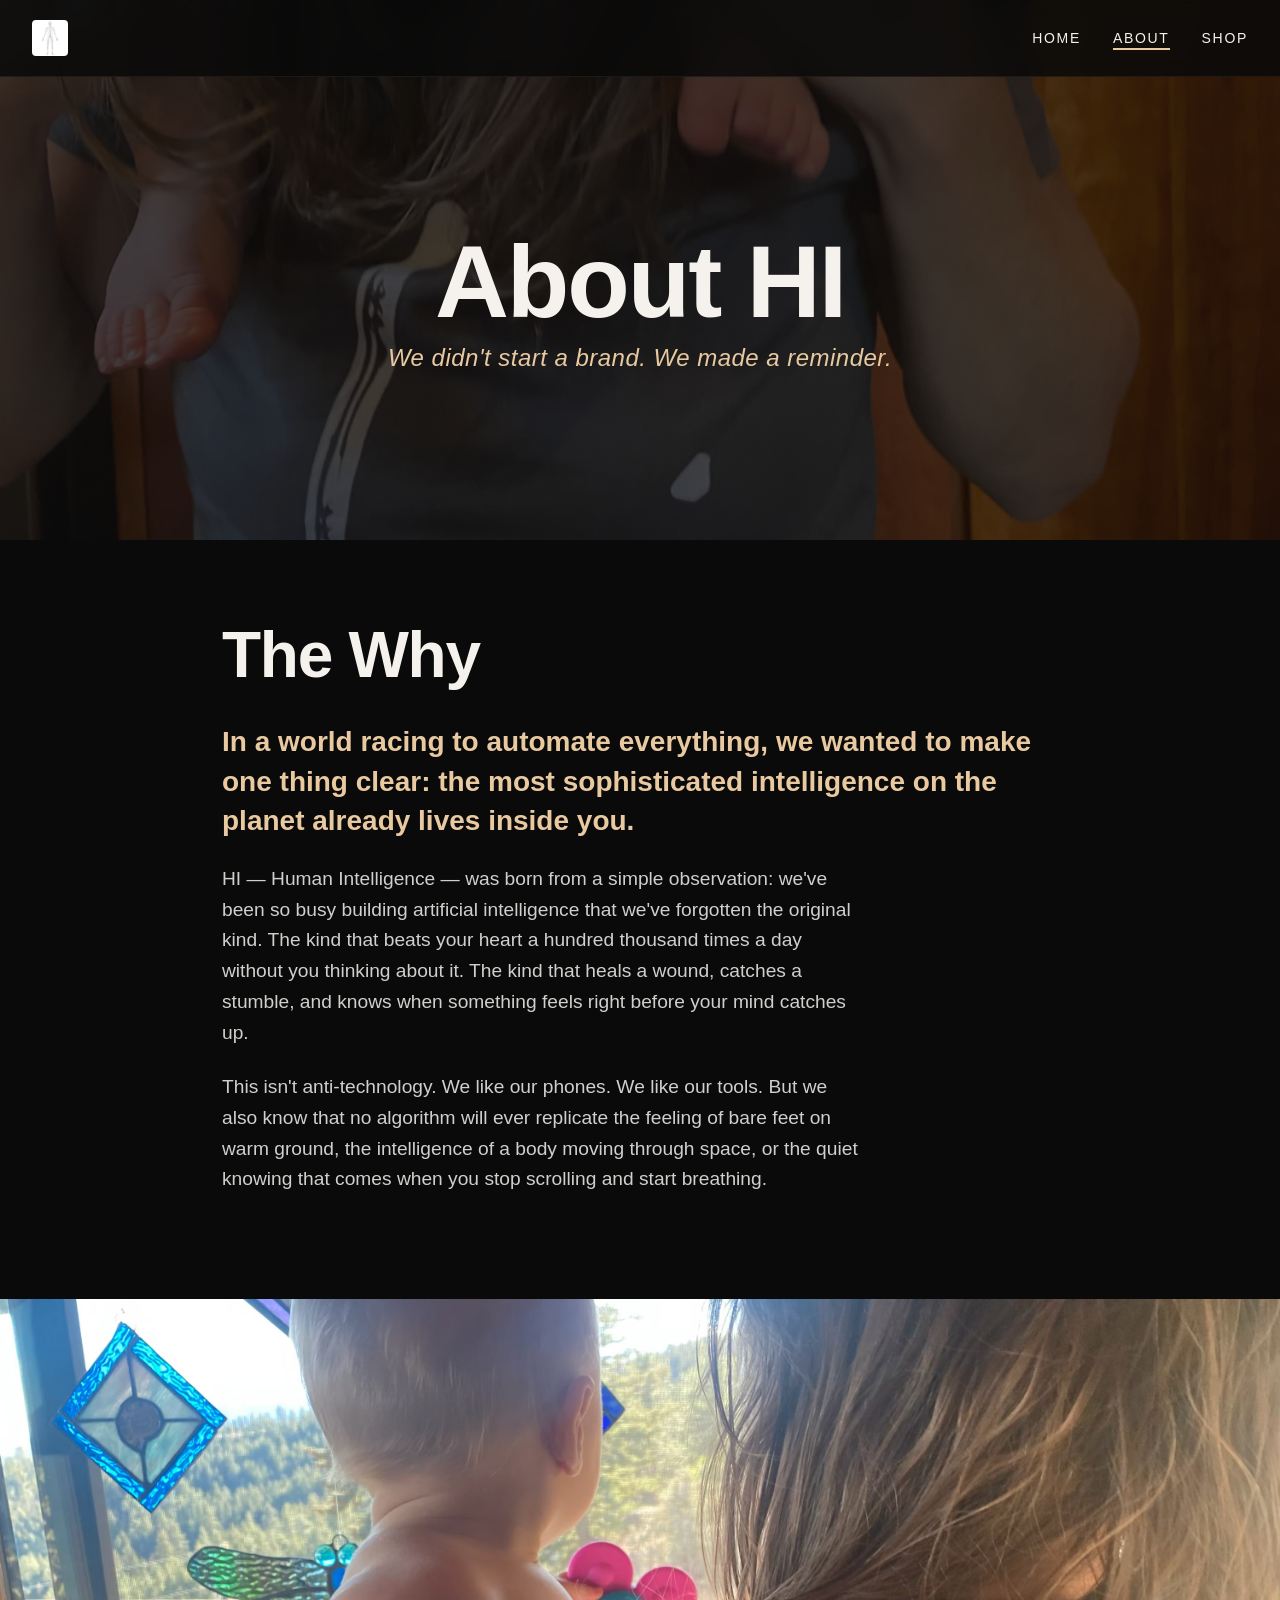
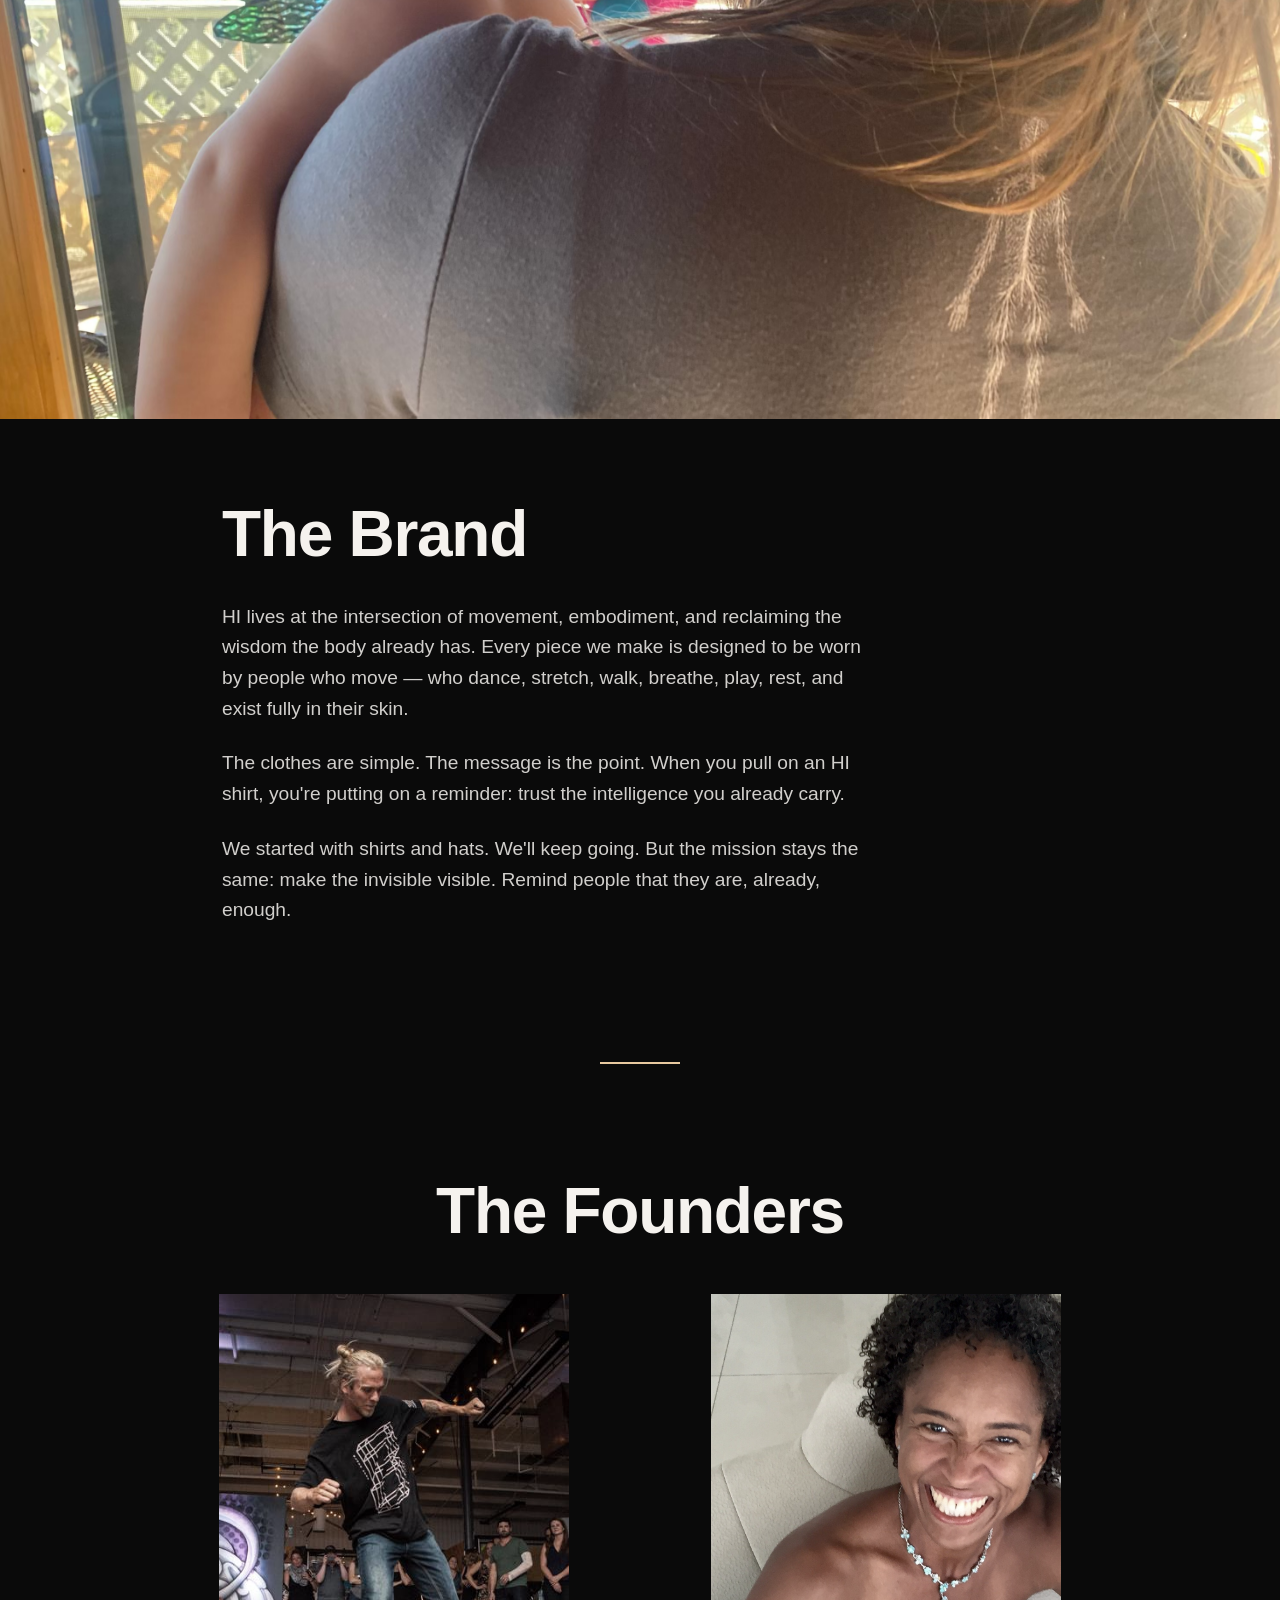
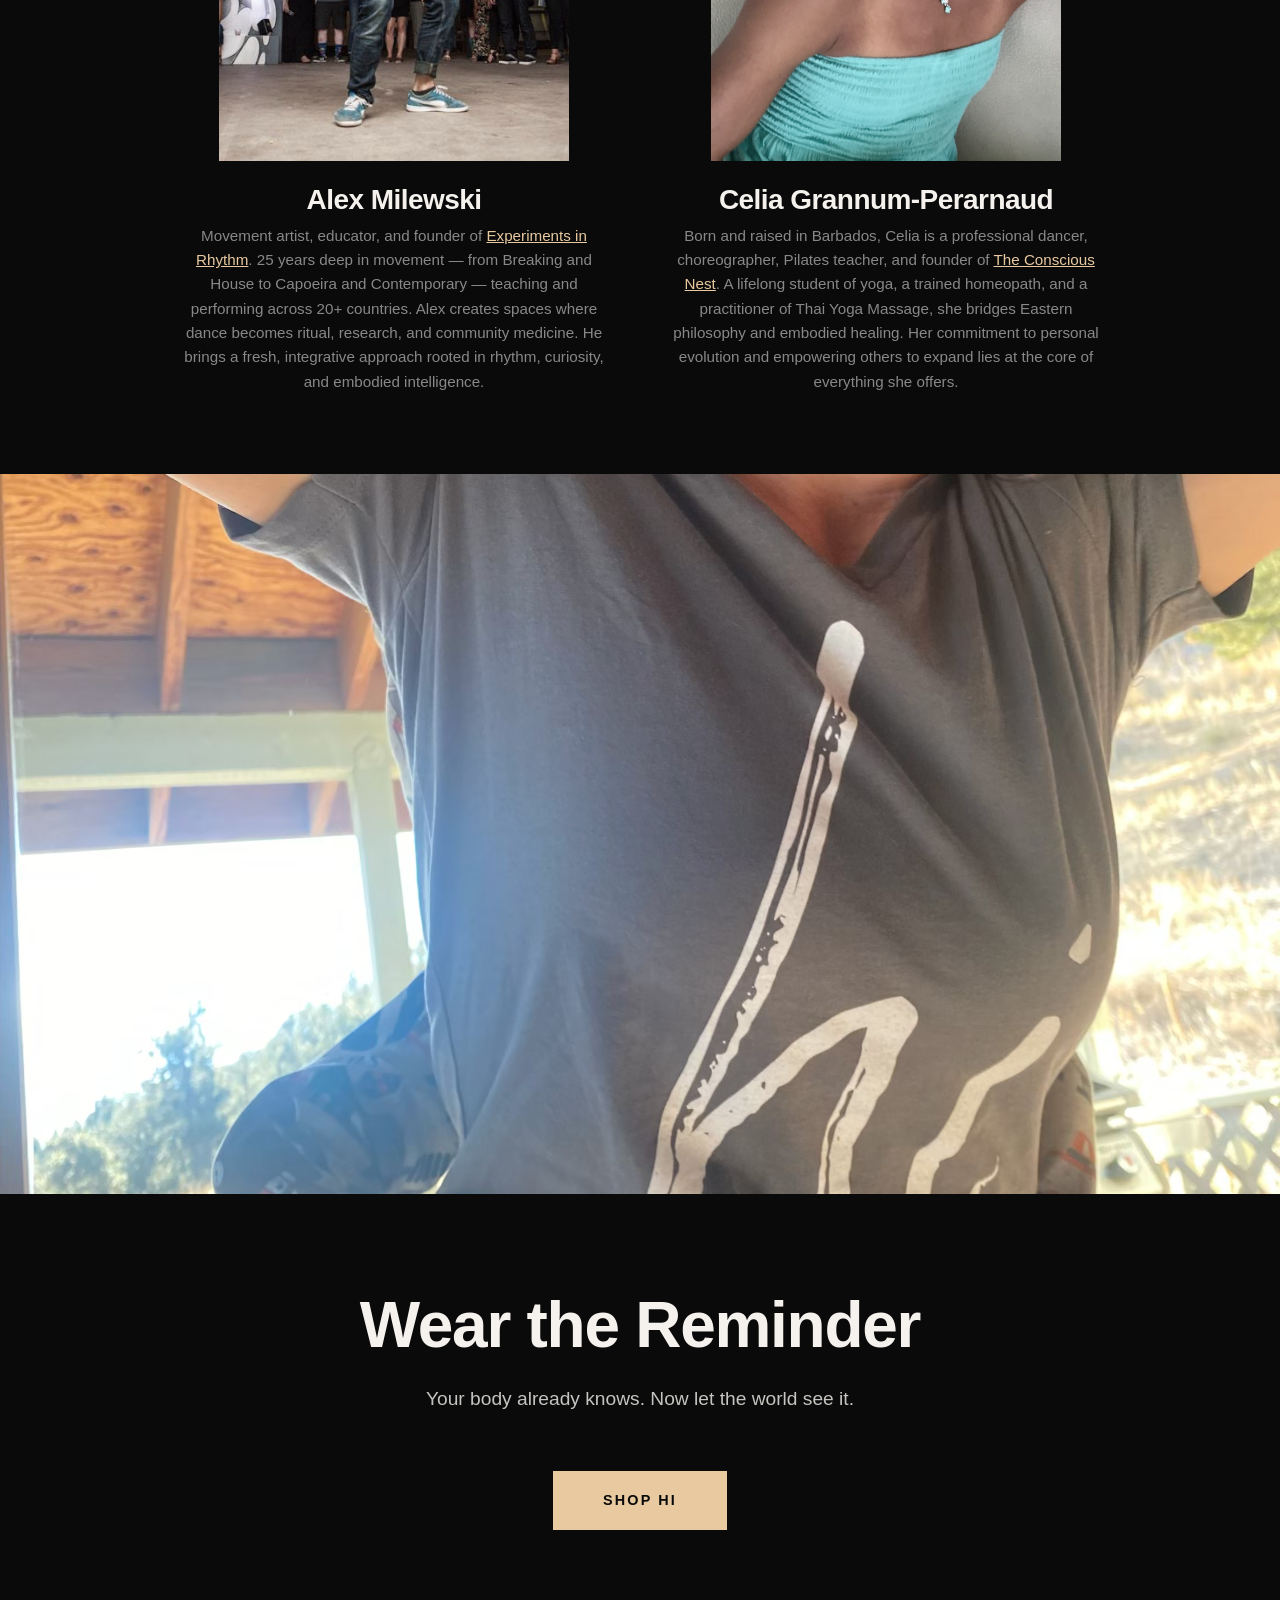
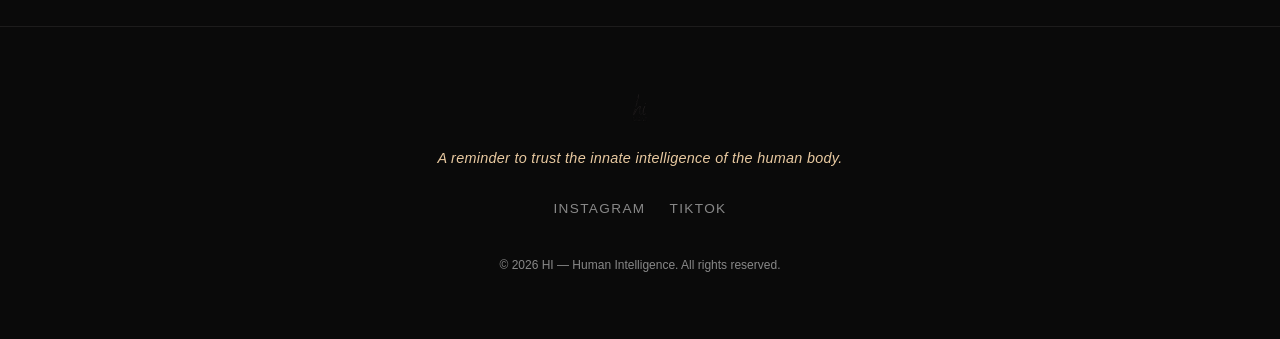
==== about.html @ 817c4d76 "Switch nav logo to logo-hicns.jpg for visibility" ====
<!DOCTYPE html>
<html lang="en">
<head>
  <meta charset="UTF-8">
  <meta name="viewport" content="width=device-width, initial-scale=1.0">
  <title>About — HI Human Intelligence</title>
  <meta name="description" content="The story behind HI — Human Intelligence. A clothing brand born from movement, embodiment, and the belief that your body already knows.">
  <link rel="stylesheet" href="style.css">
</head>
<body>

  <!-- Nav -->
  <nav class="nav">
    <a href="index.html" class="nav-logo">
      <img src="images/logo-hicns.jpg" alt="HI — Human Intelligence">
    </a>
    <button class="menu-toggle" aria-label="Toggle menu">
      <span></span><span></span><span></span>
    </button>
    <ul class="nav-links">
      <li><a href="index.html">Home</a></li>
      <li><a href="about.html" class="active">About</a></li>
      <li><a href="shop.html">Shop</a></li>
    </ul>
  </nav>

  <!-- About Hero -->
  <section class="about-hero">
    <div class="hero-bg">
      <img src="images/photo-17.jpg" alt="HI — movement">
    </div>
    <div class="about-hero-content">
      <h1>About HI</h1>
      <p class="tagline">We didn't start a brand. We made a reminder.</p>
    </div>
  </section>

  <!-- The Why -->
  <section class="about-section fade-in">
    <h2>The Why</h2>
    <p class="highlight">
      In a world racing to automate everything, we wanted to make one thing clear: the most sophisticated intelligence on the planet already lives inside you.
    </p>
    <p>
      HI — Human Intelligence — was born from a simple observation: we've been so busy building artificial intelligence that we've forgotten the original kind. The kind that beats your heart a hundred thousand times a day without you thinking about it. The kind that heals a wound, catches a stumble, and knows when something feels right before your mind catches up.
    </p>
    <p>
      This isn't anti-technology. We like our phones. We like our tools. But we also know that no algorithm will ever replicate the feeling of bare feet on warm ground, the intelligence of a body moving through space, or the quiet knowing that comes when you stop scrolling and start breathing.
    </p>
  </section>

  <!-- Full-bleed break -->
  <div class="full-bleed fade-in">
    <img src="images/photo-20.jpg" alt="HI in the wild">
  </div>

  <!-- The Brand -->
  <section class="about-section fade-in">
    <h2>The Brand</h2>
    <p>
      HI lives at the intersection of movement, embodiment, and reclaiming the wisdom the body already has. Every piece we make is designed to be worn by people who move — who dance, stretch, walk, breathe, play, rest, and exist fully in their skin.
    </p>
    <p>
      The clothes are simple. The message is the point. When you pull on an HI shirt, you're putting on a reminder: trust the intelligence you already carry.
    </p>
    <p>
      We started with shirts and hats. We'll keep going. But the mission stays the same: make the invisible visible. Remind people that they are, already, enough.
    </p>
  </section>

  <div class="divider" style="margin: 2rem auto;"></div>

  <!-- Founders -->
  <section class="about-section fade-in" style="max-width: 1000px;">
    <h2 style="text-align: center; margin-bottom: 3rem;">The Founders</h2>
    <div class="about-founders" style="padding: 0;">
      <div class="founder-card">
        <img src="images/Alex.jpeg" alt="Alex Milewski">
        <h3>Alex Milewski</h3>
        <p>Movement artist, educator, and founder of <a href="https://www.experimentsinrhythm.com" style="color: var(--warm); text-decoration: underline;">Experiments in Rhythm</a>. 25 years deep in movement — from Breaking and House to Capoeira and Contemporary — teaching and performing across 20+ countries. Alex creates spaces where dance becomes ritual, research, and community medicine. He brings a fresh, integrative approach rooted in rhythm, curiosity, and embodied intelligence.</p>
      </div>
      <div class="founder-card">
        <img src="images/Celia.jpg" alt="Celia Grannum-Perarnaud">
        <h3>Celia Grannum-Perarnaud</h3>
        <p>Born and raised in Barbados, Celia is a professional dancer, choreographer, Pilates teacher, and founder of <a href="https://www.theconsciousnest.com/celia/" style="color: var(--warm); text-decoration: underline;">The Conscious Nest</a>. A lifelong student of yoga, a trained homeopath, and a practitioner of Thai Yoga Massage, she bridges Eastern philosophy and embodied healing. Her commitment to personal evolution and empowering others to expand lies at the core of everything she offers.</p>
      </div>
    </div>
  </section>

  <!-- Full-bleed break -->
  <div class="full-bleed fade-in">
    <img src="images/photo-22.jpg" alt="The HI movement">
  </div>

  <!-- CTA -->
  <section class="brand-intro fade-in">
    <h2>Wear the Reminder</h2>
    <p>Your body already knows. Now let the world see it.</p>
    <a href="shop.html" class="cta cta-warm">Shop HI</a>
  </section>

  <!-- Footer -->
  <footer class="footer">
    <a href="index.html" class="footer-logo">
      <img src="images/logo-1.png" alt="HI">
    </a>
    <p class="tagline">A reminder to trust the innate intelligence of the human body.</p>
    <div class="footer-socials">
      <a href="#">Instagram</a>
      <a href="#">TikTok</a>
    </div>
    <p class="footer-copy">&copy; 2026 HI — Human Intelligence. All rights reserved.</p>
  </footer>

  <script>
    const toggle = document.querySelector('.menu-toggle');
    const navLinks = document.querySelector('.nav-links');
    toggle.addEventListener('click', () => {
      toggle.classList.toggle('open');
      navLinks.classList.toggle('open');
    });
    navLinks.querySelectorAll('a').forEach(link => {
      link.addEventListener('click', () => {
        toggle.classList.remove('open');
        navLinks.classList.remove('open');
      });
    });
    const faders = document.querySelectorAll('.fade-in');
    const observer = new IntersectionObserver((entries) => {
      entries.forEach(entry => {
        if (entry.isIntersecting) entry.target.classList.add('visible');
      });
    }, { threshold: 0.1 });
    faders.forEach(el => observer.observe(el));
  </script>

</body>
</html>
---- style.css ----
/* ============================================
   HI — Human Intelligence
   style.css — One file. Bold. Human. Physical.
   ============================================ */

/* --- Reset & Base --- */
*, *::before, *::after {
  margin: 0;
  padding: 0;
  box-sizing: border-box;
}

:root {
  --black: #0a0a0a;
  --white: #f5f2ee;
  --warm: #e8c9a0;
  --warm-dark: #c9985a;
  --grey: #888;
  --transition: 0.3s ease;
}

html {
  scroll-behavior: smooth;
  font-size: 16px;
}

body {
  font-family: 'Helvetica Neue', Helvetica, Arial, sans-serif;
  background: var(--black);
  color: var(--white);
  line-height: 1.6;
  -webkit-font-smoothing: antialiased;
  overflow-x: hidden;
}

a {
  color: var(--white);
  text-decoration: none;
  transition: color var(--transition);
}

a:hover {
  color: var(--warm);
}

img {
  display: block;
  max-width: 100%;
  height: auto;
}

ul {
  list-style: none;
}

/* --- Typography --- */

h1, h2, h3, h4 {
  font-weight: 700;
  line-height: 1.1;
  letter-spacing: -0.02em;
}

h1 { font-size: clamp(3rem, 8vw, 7rem); }
h2 { font-size: clamp(2rem, 5vw, 4rem); }
h3 { font-size: clamp(1.25rem, 3vw, 1.75rem); }

p {
  font-size: clamp(1rem, 1.5vw, 1.2rem);
  max-width: 640px;
}

.tagline {
  font-style: italic;
  font-weight: 300;
  font-size: clamp(1rem, 2.5vw, 1.5rem);
  letter-spacing: 0.02em;
  color: var(--warm);
}

/* --- Navigation --- */

.nav {
  position: fixed;
  top: 0;
  left: 0;
  right: 0;
  z-index: 1000;
  display: flex;
  align-items: center;
  justify-content: space-between;
  padding: 1.25rem 2rem;
  background: rgba(10, 10, 10, 0.85);
  backdrop-filter: blur(12px);
  -webkit-backdrop-filter: blur(12px);
  border-bottom: 1px solid rgba(245, 242, 238, 0.06);
}

.nav-logo img {
  height: 36px;
  width: 36px;
  object-fit: contain;
  border-radius: 4px;
}

.nav-links {
  display: flex;
  gap: 2rem;
  align-items: center;
}

.nav-links a {
  font-size: 0.875rem;
  text-transform: uppercase;
  letter-spacing: 0.12em;
  font-weight: 500;
  position: relative;
}

.nav-links a::after {
  content: '';
  position: absolute;
  bottom: -4px;
  left: 0;
  width: 0;
  height: 2px;
  background: var(--warm);
  transition: width var(--transition);
}

.nav-links a:hover::after,
.nav-links a.active::after {
  width: 100%;
}

/* Mobile menu toggle */
.menu-toggle {
  display: none;
  flex-direction: column;
  gap: 5px;
  background: none;
  border: none;
  cursor: pointer;
  padding: 4px;
}

.menu-toggle span {
  display: block;
  width: 26px;
  height: 2px;
  background: var(--white);
  transition: all var(--transition);
}

.menu-toggle.open span:nth-child(1) {
  transform: rotate(45deg) translate(5px, 5px);
}
.menu-toggle.open span:nth-child(2) {
  opacity: 0;
}
.menu-toggle.open span:nth-child(3) {
  transform: rotate(-45deg) translate(5px, -5px);
}

@media (max-width: 768px) {
  .menu-toggle {
    display: flex;
  }

  .nav-links {
    position: fixed;
    top: 0;
    right: -100%;
    width: 70vw;
    max-width: 320px;
    height: 100vh;
    flex-direction: column;
    justify-content: center;
    gap: 2.5rem;
    background: var(--black);
    transition: right var(--transition);
    padding: 2rem;
  }

  .nav-links.open {
    right: 0;
  }

  .nav-links a {
    font-size: 1.25rem;
  }
}

/* --- Hero --- */

.hero {
  position: relative;
  min-height: 100vh;
  display: flex;
  flex-direction: column;
  align-items: center;
  justify-content: center;
  text-align: center;
  padding: 6rem 2rem 4rem;
  overflow: hidden;
}

.hero-bg {
  position: absolute;
  inset: 0;
  z-index: 0;
}

.hero-bg img {
  width: 100%;
  height: 100%;
  object-fit: cover;
  opacity: 0.35;
}

.hero-content {
  position: relative;
  z-index: 1;
  display: flex;
  flex-direction: column;
  align-items: center;
  gap: 1.5rem;
}

.hero-logo {
  width: clamp(120px, 20vw, 220px);
  height: auto;
  margin-bottom: 1rem;
}

.hero h1 {
  text-transform: uppercase;
  letter-spacing: 0.1em;
}

.hero .tagline {
  margin-top: 0.5rem;
}

/* --- CTA Button --- */

.cta {
  display: inline-block;
  margin-top: 2rem;
  padding: 1rem 3rem;
  font-size: 0.9rem;
  font-weight: 600;
  text-transform: uppercase;
  letter-spacing: 0.15em;
  color: var(--black);
  background: var(--white);
  border: 2px solid var(--white);
  transition: all var(--transition);
  cursor: pointer;
}

.cta:hover {
  background: transparent;
  color: var(--white);
}

.cta-warm {
  background: var(--warm);
  border-color: var(--warm);
  color: var(--black);
}

.cta-warm:hover {
  background: transparent;
  color: var(--warm);
}

/* --- Brand Intro Section --- */

.brand-intro {
  padding: 6rem 2rem;
  text-align: center;
  display: flex;
  flex-direction: column;
  align-items: center;
  gap: 1.5rem;
}

.brand-intro p {
  margin: 0 auto;
  color: rgba(245, 242, 238, 0.8);
}

/* --- Photo Gallery (Home) --- */

.gallery {
  padding: 2rem;
}

.gallery-heading {
  text-align: center;
  margin-bottom: 3rem;
  text-transform: uppercase;
  letter-spacing: 0.08em;
}

.gallery-grid {
  display: grid;
  grid-template-columns: repeat(3, 1fr);
  gap: 4px;
}

.gallery-item {
  overflow: hidden;
  position: relative;
  aspect-ratio: 1 / 1;
}

.gallery-item img {
  width: 100%;
  height: 100%;
  object-fit: cover;
  transition: transform 0.6s ease, filter 0.6s ease;
}

.gallery-item:hover img {
  transform: scale(1.05);
  filter: brightness(1.1);
}

/* Feature rows — larger images that breathe */
.gallery-feature {
  grid-column: span 2;
  aspect-ratio: 16 / 9;
}

@media (max-width: 768px) {
  .gallery-grid {
    grid-template-columns: repeat(2, 1fr);
  }
  .gallery-feature {
    grid-column: span 2;
  }
}

@media (max-width: 480px) {
  .gallery-grid {
    grid-template-columns: 1fr;
  }
  .gallery-feature {
    grid-column: span 1;
    aspect-ratio: 4 / 3;
  }
}

/* --- Full-bleed image break --- */

.full-bleed {
  width: 100%;
  height: 80vh;
  overflow: hidden;
}

.full-bleed img {
  width: 100%;
  height: 100%;
  object-fit: cover;
}

/* --- About Page --- */

.about-hero {
  min-height: 60vh;
  display: flex;
  align-items: center;
  justify-content: center;
  text-align: center;
  padding: 8rem 2rem 4rem;
  position: relative;
  overflow: hidden;
}

.about-hero .hero-bg {
  position: absolute;
  inset: 0;
}

.about-hero .hero-bg img {
  width: 100%;
  height: 100%;
  object-fit: cover;
  opacity: 0.25;
}

.about-hero-content {
  position: relative;
  z-index: 1;
  max-width: 800px;
}

.about-section {
  padding: 5rem 2rem;
  max-width: 900px;
  margin: 0 auto;
}

.about-section h2 {
  margin-bottom: 2rem;
}

.about-section p {
  margin-bottom: 1.5rem;
  color: rgba(245, 242, 238, 0.85);
}

.about-section .highlight {
  font-size: clamp(1.25rem, 2.5vw, 1.75rem);
  font-weight: 600;
  color: var(--warm);
  line-height: 1.4;
  max-width: 100%;
}

.about-founders {
  display: grid;
  grid-template-columns: 1fr 1fr;
  gap: 3rem;
  padding: 5rem 2rem;
  max-width: 1000px;
  margin: 0 auto;
}

.founder-card {
  text-align: center;
}

.founder-card img {
  width: 100%;
  max-width: 350px;
  aspect-ratio: 3 / 4;
  object-fit: cover;
  margin: 0 auto 1.5rem;
  filter: grayscale(30%);
  transition: filter var(--transition);
}

.founder-card:hover img {
  filter: grayscale(0%);
}

.founder-card h3 {
  margin-bottom: 0.5rem;
}

.founder-card p {
  color: var(--grey);
  font-size: 0.95rem;
  margin: 0 auto;
}

@media (max-width: 600px) {
  .about-founders {
    grid-template-columns: 1fr;
    gap: 3rem;
  }
}

/* Divider line */
.divider {
  width: 80px;
  height: 2px;
  background: var(--warm);
  margin: 0 auto;
}

/* --- Shop Page --- */

.shop-hero {
  padding: 8rem 2rem 3rem;
  text-align: center;
}

.shop-hero p {
  margin: 1rem auto 0;
  color: var(--grey);
}

.products {
  padding: 3rem 2rem 6rem;
  max-width: 1200px;
  margin: 0 auto;
}

.product-category {
  margin-bottom: 4rem;
}

.product-category h2 {
  margin-bottom: 2rem;
  text-transform: uppercase;
  letter-spacing: 0.08em;
}

.product-grid {
  display: grid;
  grid-template-columns: repeat(auto-fill, minmax(300px, 1fr));
  gap: 2rem;
}

.product-card {
  background: rgba(245, 242, 238, 0.03);
  border: 1px solid rgba(245, 242, 238, 0.08);
  overflow: hidden;
  transition: border-color var(--transition), transform var(--transition);
}

.product-card:hover {
  border-color: var(--warm);
  transform: translateY(-4px);
}

.product-card-image {
  aspect-ratio: 1 / 1;
  overflow: hidden;
}

.product-card-image img {
  width: 100%;
  height: 100%;
  object-fit: cover;
  transition: transform 0.5s ease;
}

.product-card:hover .product-card-image img {
  transform: scale(1.05);
}

.product-card-info {
  padding: 1.5rem;
}

.product-card-info h3 {
  margin-bottom: 0.5rem;
}

.product-card-info .price {
  font-size: 1.1rem;
  color: var(--warm);
  font-weight: 600;
  margin-bottom: 1rem;
}

.product-card-info .cta {
  margin-top: 0.5rem;
  padding: 0.75rem 2rem;
  font-size: 0.8rem;
  width: 100%;
  text-align: center;
}

.coming-soon {
  text-align: center;
  padding: 4rem 2rem;
  border: 1px dashed rgba(245, 242, 238, 0.15);
  margin-top: 2rem;
}

.coming-soon p {
  color: var(--grey);
  margin: 0.5rem auto 0;
}

/* --- Footer --- */

.footer {
  border-top: 1px solid rgba(245, 242, 238, 0.08);
  padding: 4rem 2rem;
  text-align: center;
  display: flex;
  flex-direction: column;
  align-items: center;
  gap: 1.25rem;
}

.footer-logo img {
  height: 36px;
  width: auto;
  opacity: 0.7;
}

.footer .tagline {
  font-size: 0.9rem;
}

.footer-socials {
  display: flex;
  gap: 1.5rem;
  margin-top: 0.5rem;
}

.footer-socials a {
  font-size: 0.85rem;
  text-transform: uppercase;
  letter-spacing: 0.1em;
  color: var(--grey);
}

.footer-socials a:hover {
  color: var(--warm);
}

.footer-copy {
  font-size: 0.75rem;
  color: var(--grey);
  margin-top: 1rem;
}

/* --- Scroll Fade-in Animation --- */

.fade-in {
  opacity: 0;
  transform: translateY(30px);
  transition: opacity 0.8s ease, transform 0.8s ease;
}

.fade-in.visible {
  opacity: 1;
  transform: translateY(0);
}

/* --- Utility --- */

.sr-only {
  position: absolute;
  width: 1px;
  height: 1px;
  padding: 0;
  margin: -1px;
  overflow: hidden;
  clip: rect(0, 0, 0, 0);
  border: 0;
}

.section-pad {
  padding: 6rem 2rem;
}
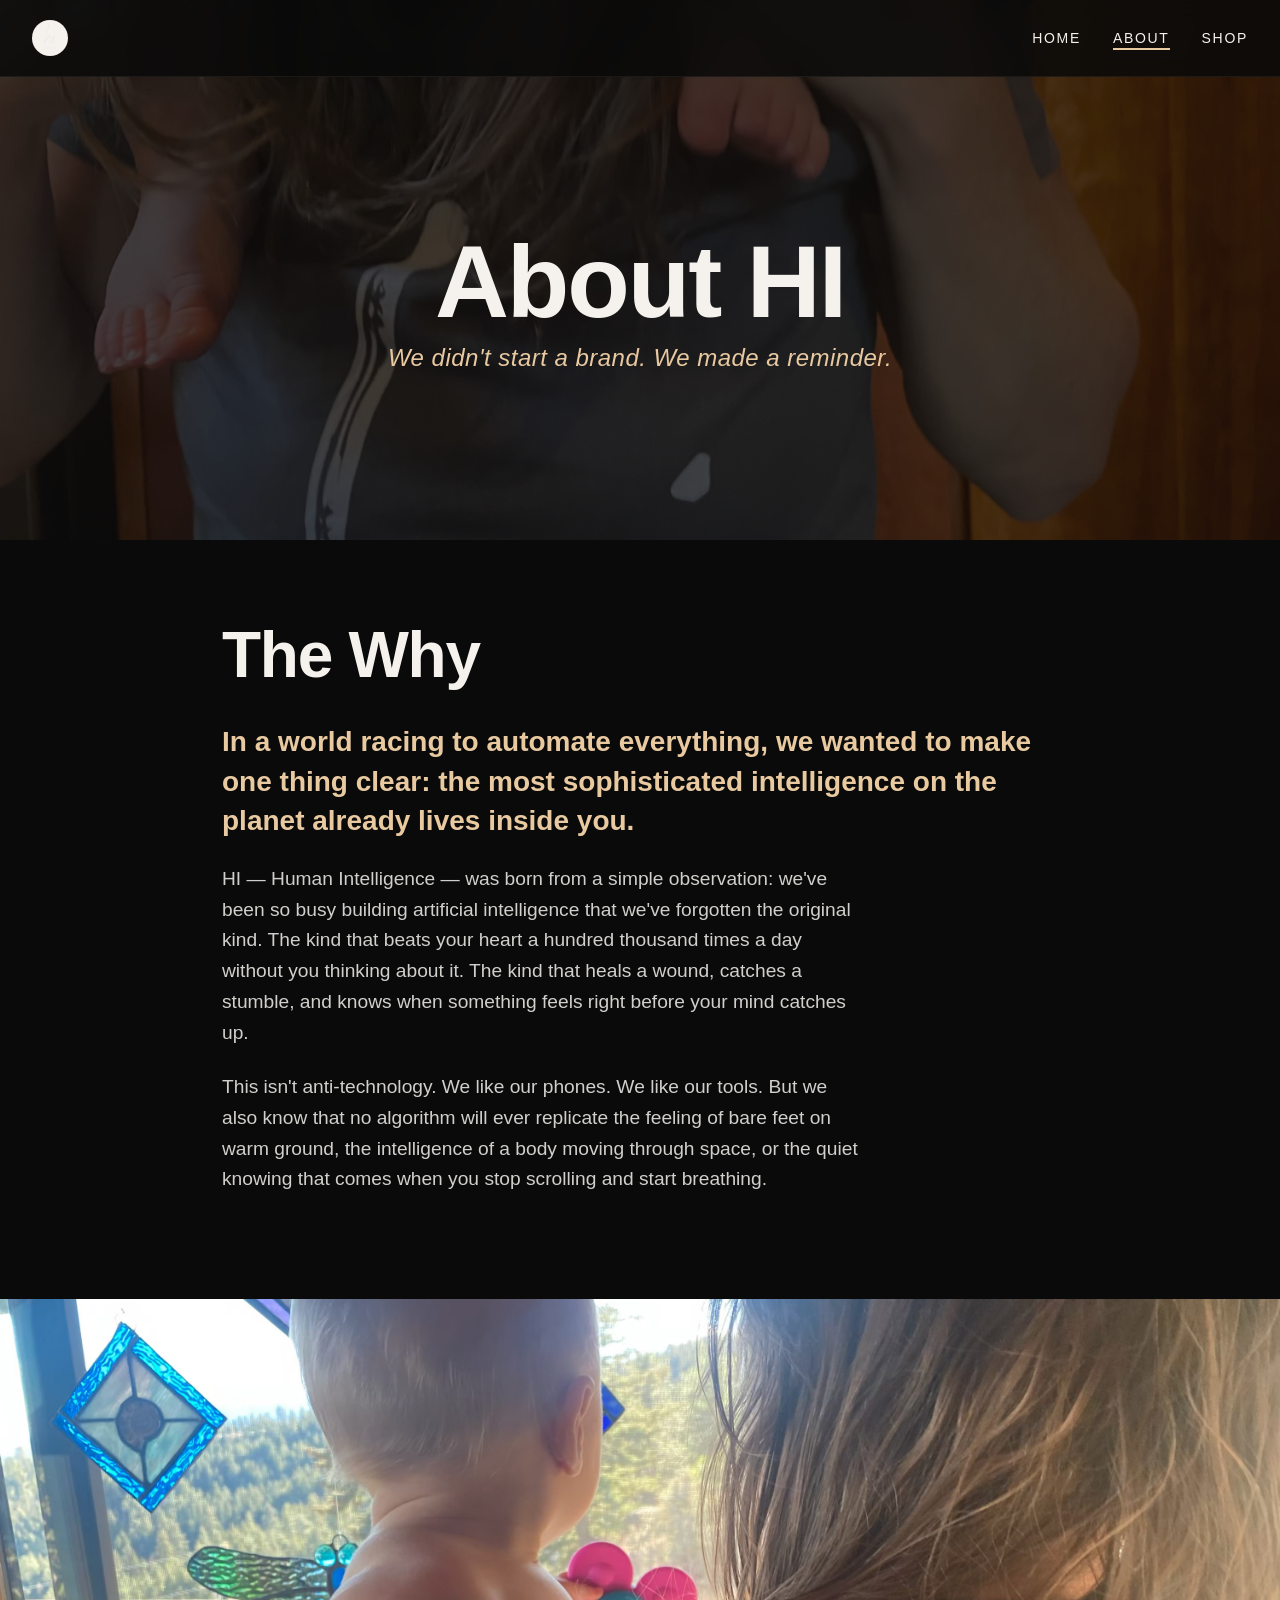
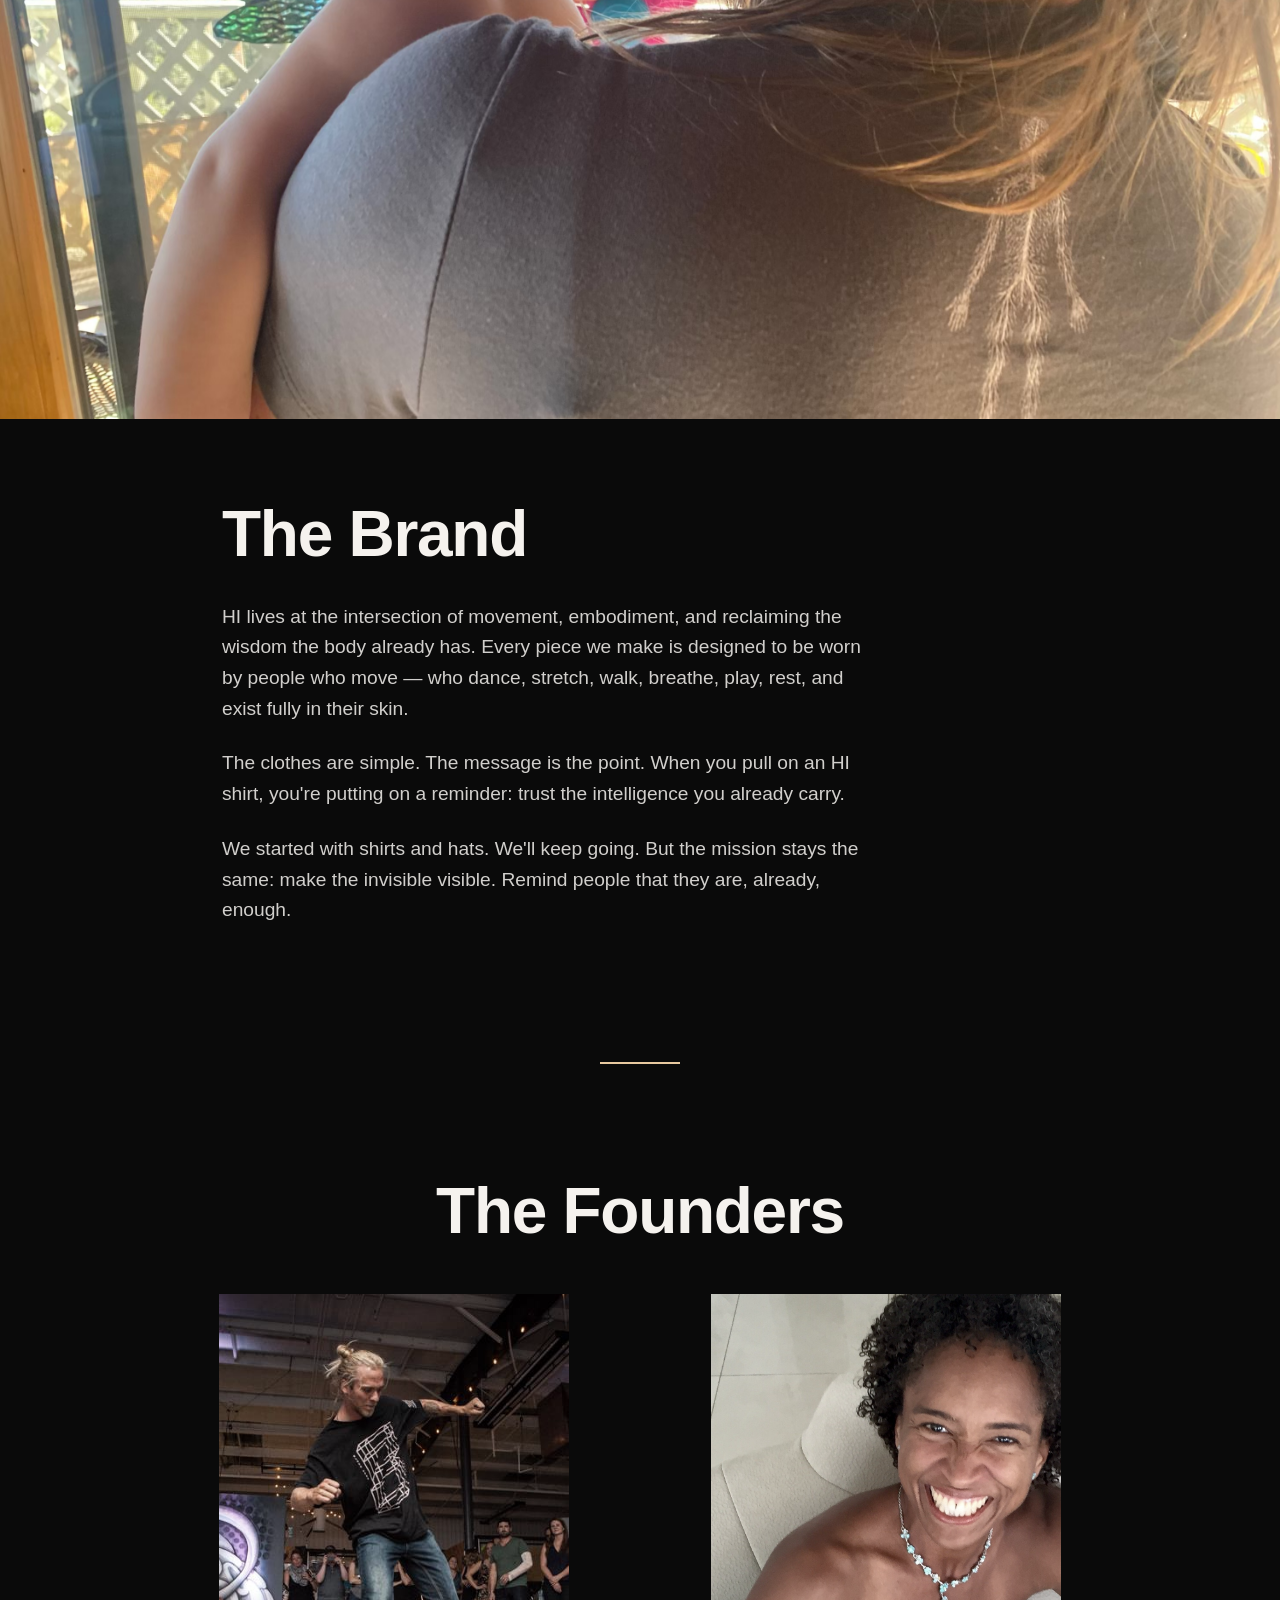
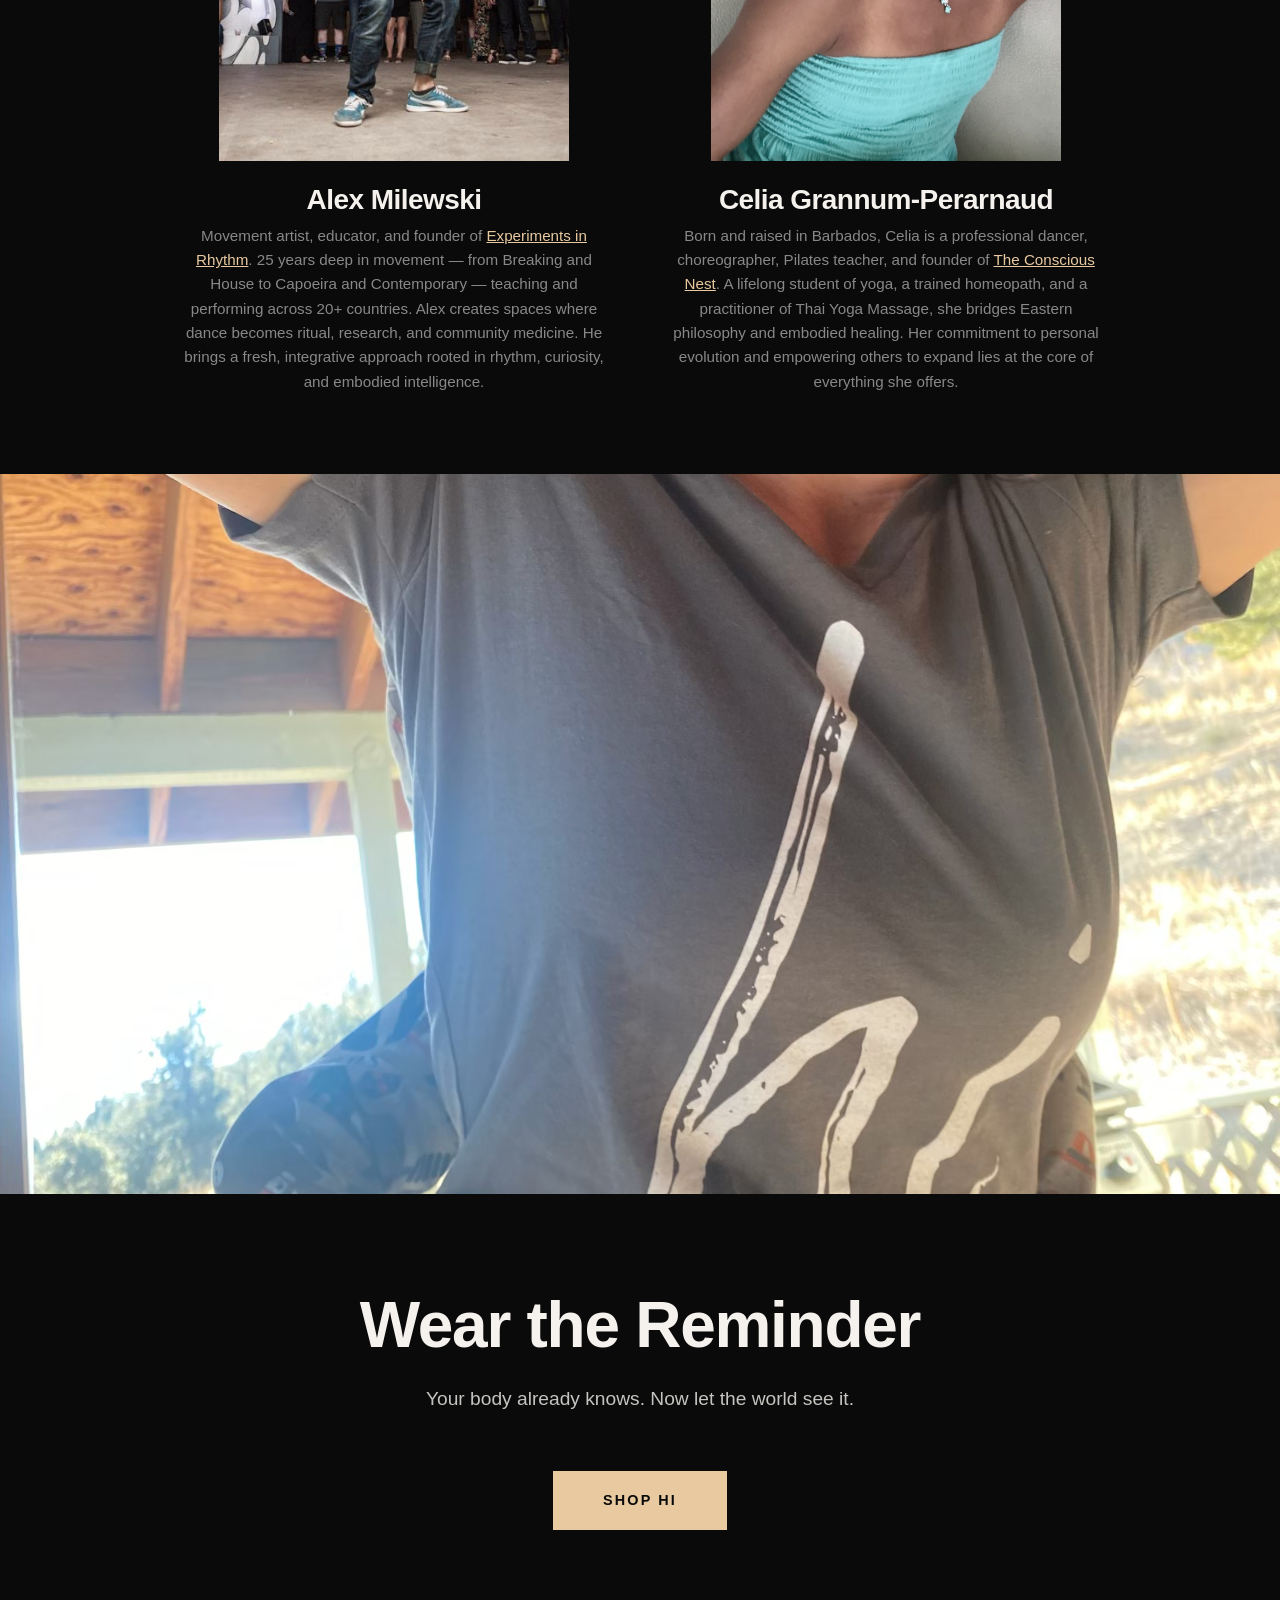
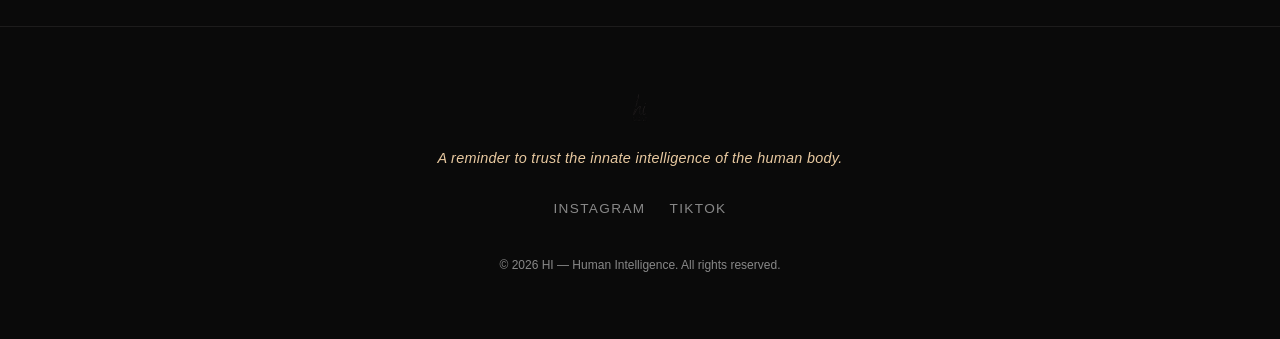
==== commit febfc875: "Use logo-2.png for nav with circular white background" ====
--- a/about.html
+++ b/about.html
@@ -12,7 +12,7 @@
   <!-- Nav -->
   <nav class="nav">
     <a href="index.html" class="nav-logo">
-      <img src="images/logo-hicns.jpg" alt="HI — Human Intelligence">
+      <img src="images/logo-2.png" alt="HI — Human Intelligence">
     </a>
     <button class="menu-toggle" aria-label="Toggle menu">
       <span></span><span></span><span></span>
--- a/style.css
+++ b/style.css
@@ -100,7 +100,9 @@
   height: 36px;
   width: 36px;
   object-fit: contain;
-  border-radius: 4px;
+  border-radius: 50%;
+  background: var(--white);
+  padding: 2px;
 }
 
 .nav-links {
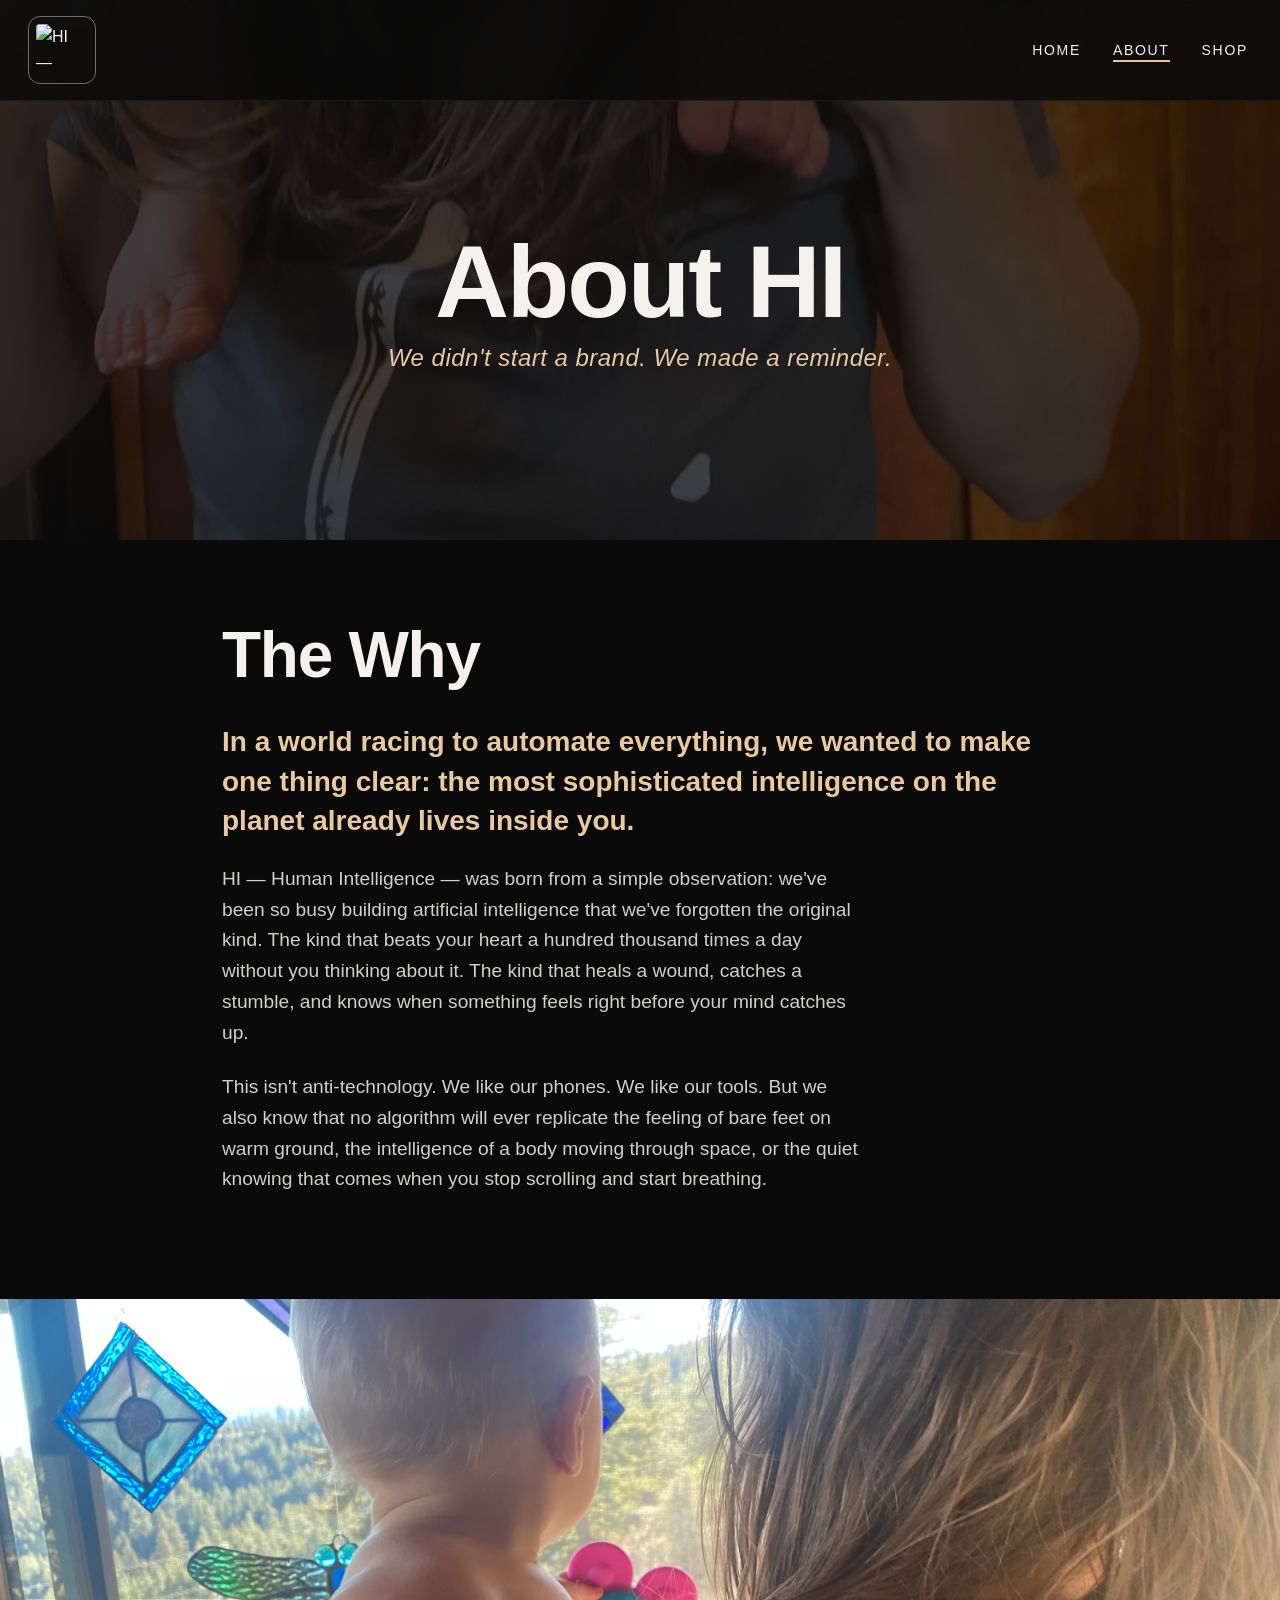
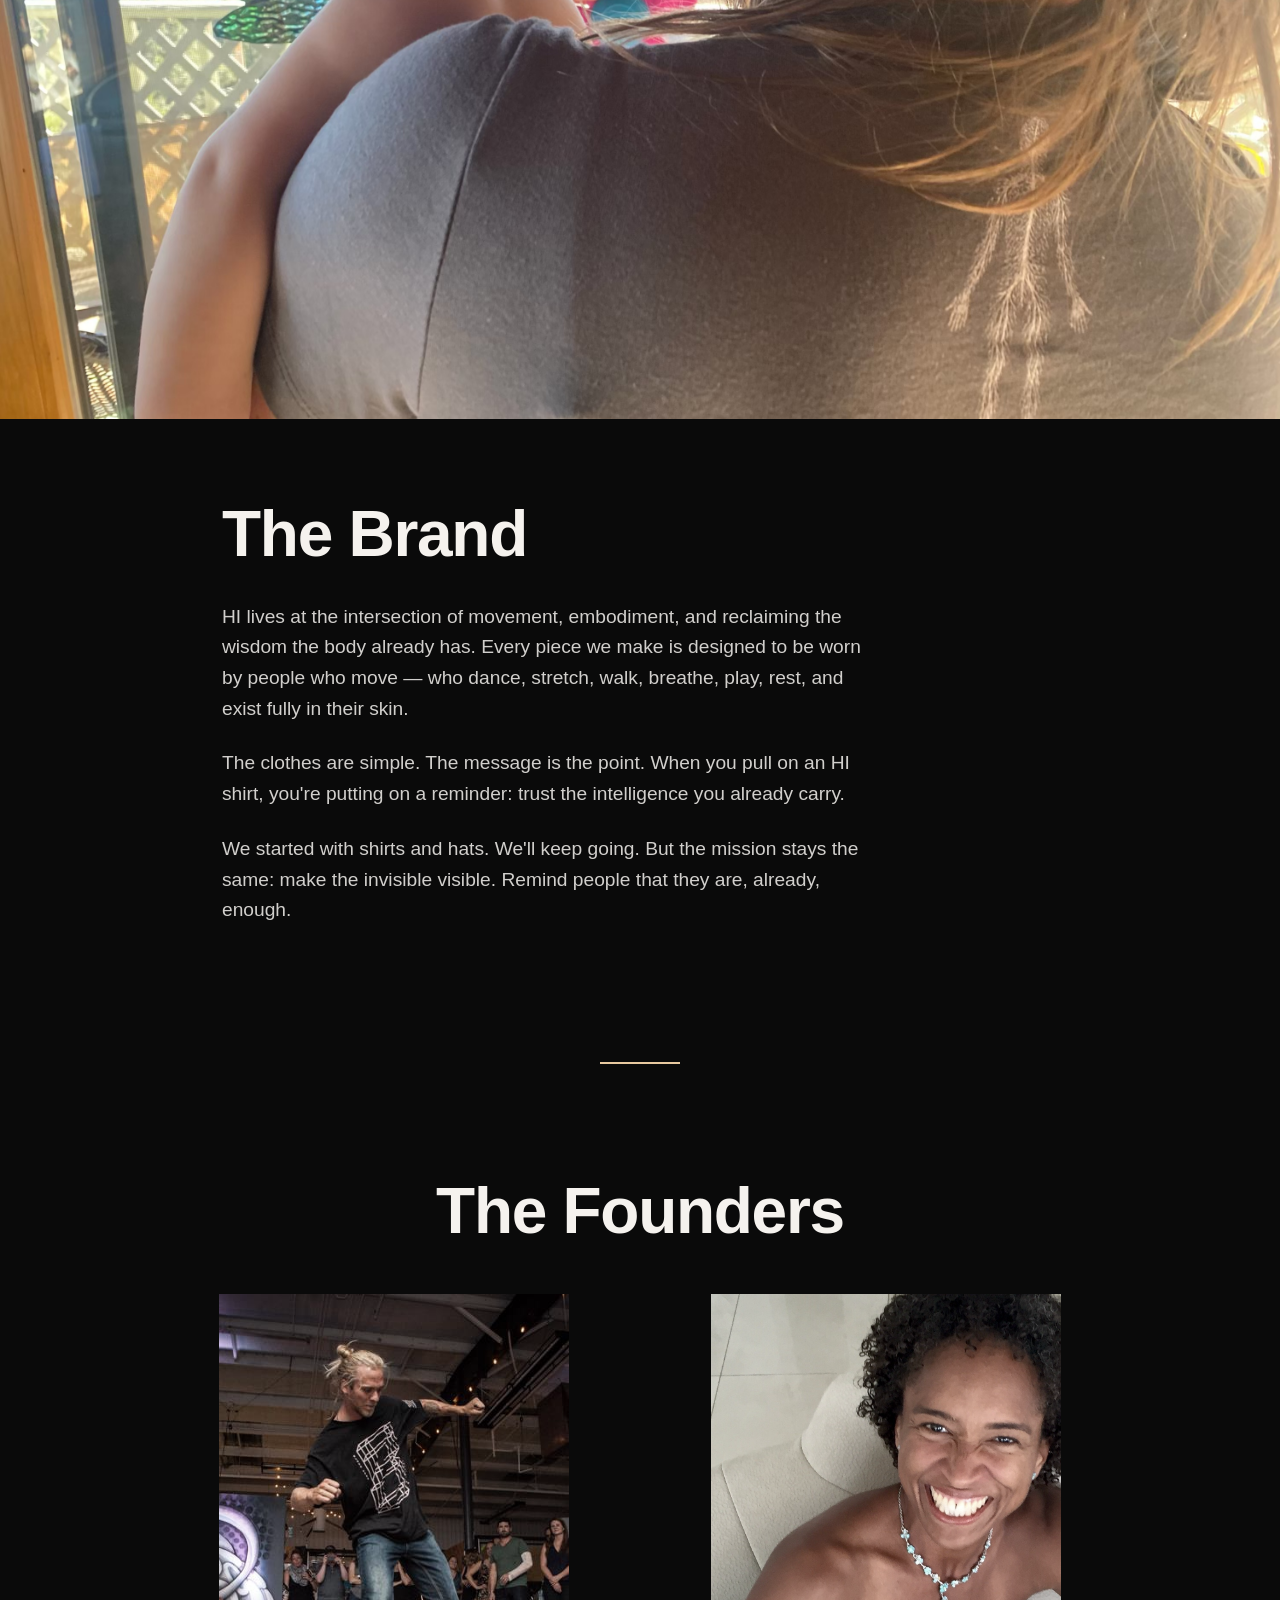
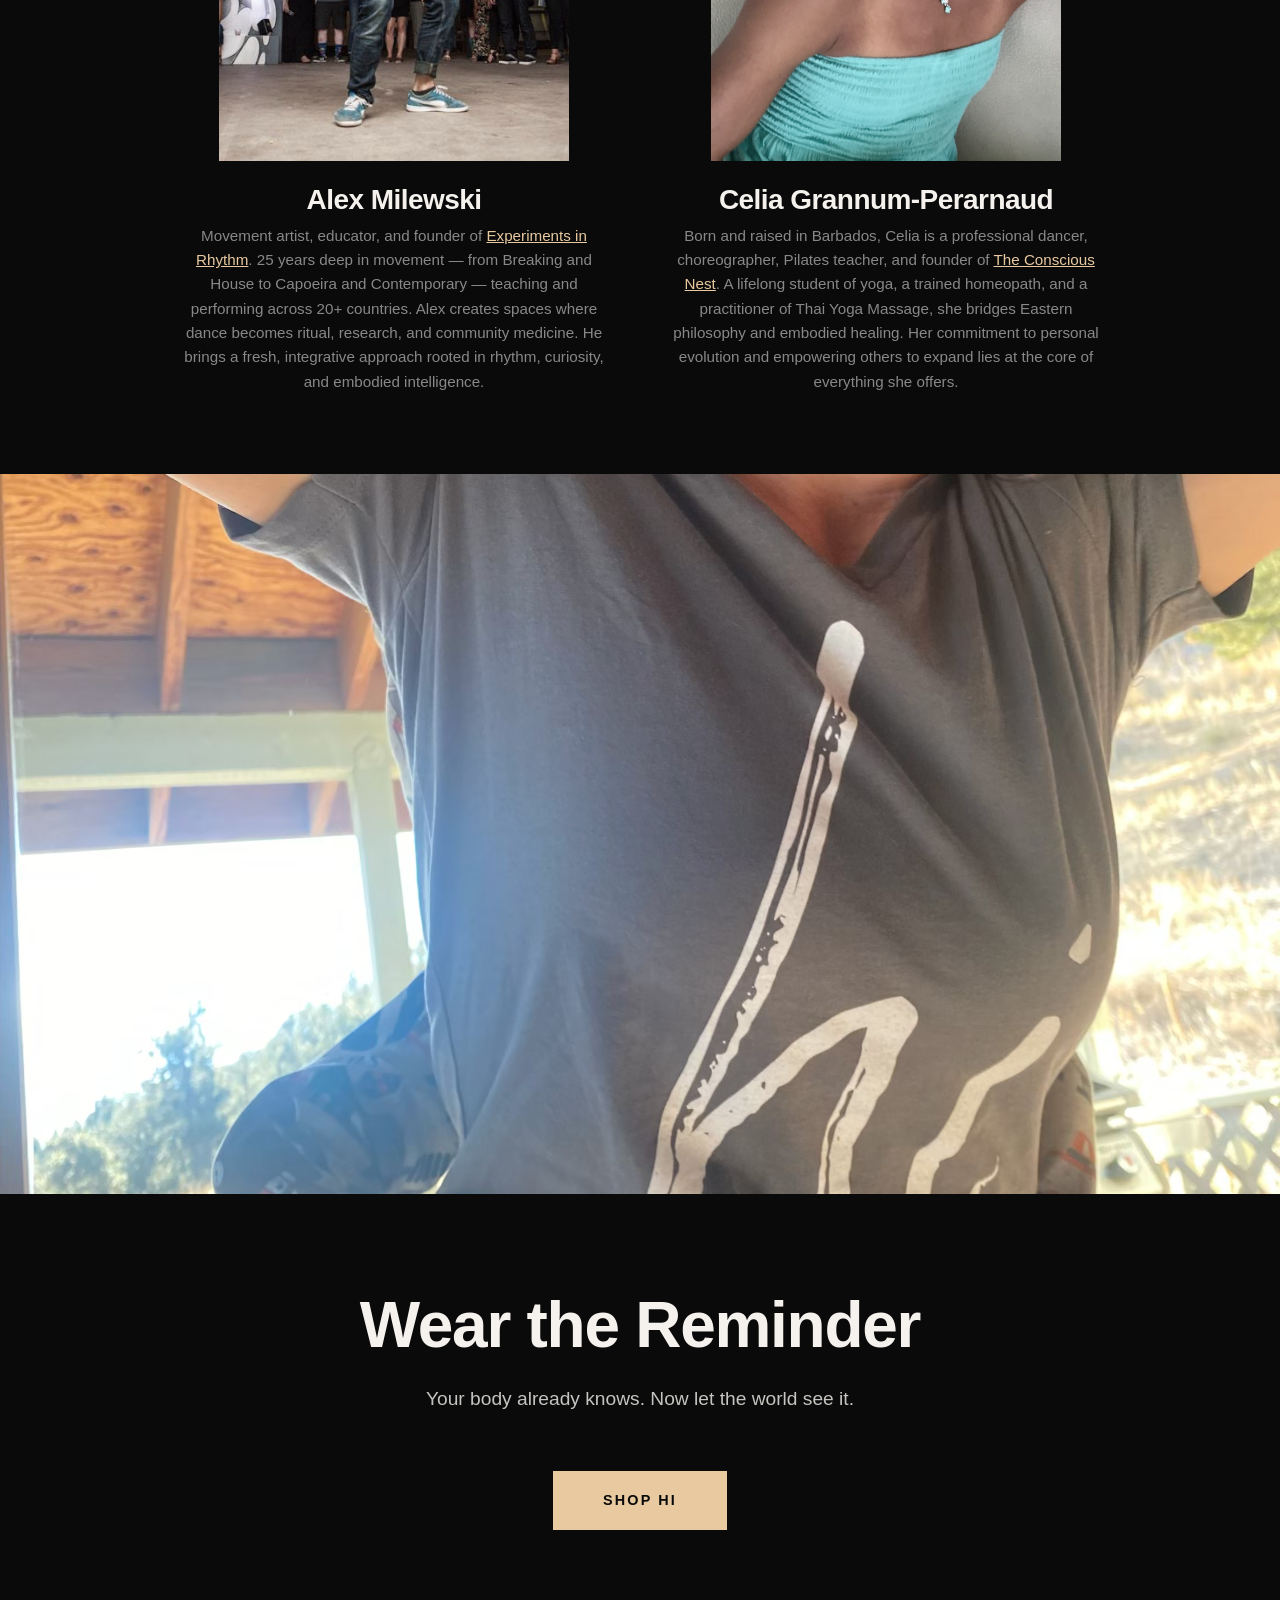
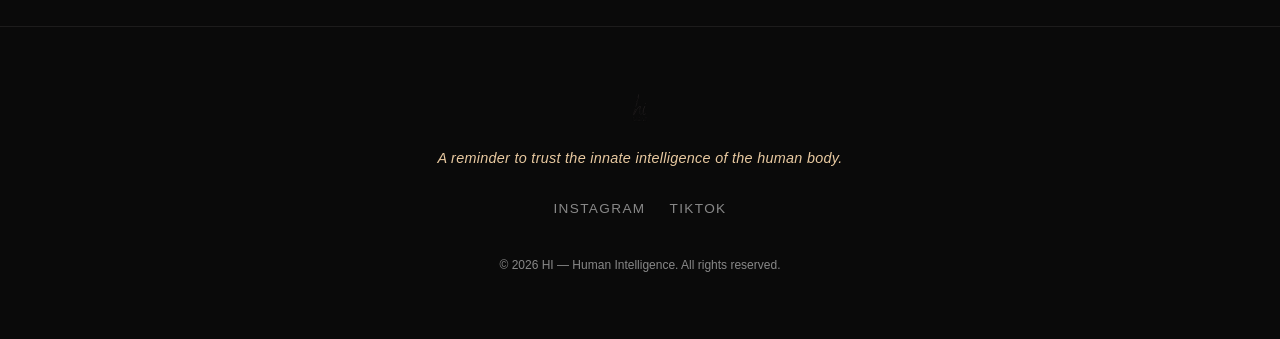
==== commit 844da368: "Add shop pages + Cloudflare Pages Functions for Stripe checkout & webhook - 4 product pages (classic" ====
--- a/about.html
+++ b/about.html
@@ -12,7 +12,7 @@
   <!-- Nav -->
   <nav class="nav">
     <a href="index.html" class="nav-logo">
-      <img src="images/logo-2.png" alt="HI — Human Intelligence">
+      <img src="Logo/2.png" alt="HI — Human Intelligence">
     </a>
     <button class="menu-toggle" aria-label="Toggle menu">
       <span></span><span></span><span></span>
--- a/style.css
+++ b/style.css
@@ -97,12 +97,14 @@
 }
 
 .nav-logo img {
-  height: 36px;
-  width: 36px;
+  height: 60px;
+  width: 60px;
   object-fit: contain;
-  border-radius: 50%;
-  background: var(--white);
-  padding: 2px;
+  border-radius: 8px;
+  background: transparent;
+  padding: 4px;
+  outline: 1.5px solid rgba(255, 255, 255, 0.4);
+  outline-offset: 3px;
 }
 
 .nav-links {
@@ -646,3 +648,200 @@
 .section-pad {
   padding: 6rem 2rem;
 }
+
+/* --- Product Detail Page --- */
+
+.product-detail {
+  display: grid;
+  grid-template-columns: 1fr 1fr;
+  min-height: 100vh;
+  padding-top: 80px;
+}
+
+.product-detail-image {
+  position: sticky;
+  top: 80px;
+  height: calc(100vh - 80px);
+  overflow: hidden;
+}
+
+.product-detail-image img {
+  width: 100%;
+  height: 100%;
+  object-fit: cover;
+}
+
+.product-detail-info {
+  padding: 4rem 3rem;
+  display: flex;
+  flex-direction: column;
+  gap: 1rem;
+}
+
+.product-detail-info h1 {
+  font-size: clamp(2rem, 4vw, 3rem);
+  text-transform: uppercase;
+  letter-spacing: 0.05em;
+}
+
+.product-price {
+  font-size: 1.5rem;
+  font-weight: 600;
+  color: var(--warm);
+}
+
+.product-desc {
+  color: rgba(245, 242, 238, 0.7);
+  margin-bottom: 1rem;
+}
+
+.product-options {
+  display: flex;
+  flex-direction: column;
+  gap: 1.5rem;
+  margin-top: 1rem;
+}
+
+.option-group {
+  display: flex;
+  flex-direction: column;
+  gap: 0.6rem;
+}
+
+.option-group label {
+  font-size: 0.8rem;
+  text-transform: uppercase;
+  letter-spacing: 0.12em;
+  color: var(--grey);
+  font-weight: 500;
+}
+
+.option-buttons {
+  display: flex;
+  flex-wrap: wrap;
+  gap: 0.5rem;
+}
+
+.opt-btn {
+  padding: 0.6rem 1.2rem;
+  font-size: 0.85rem;
+  font-weight: 500;
+  background: transparent;
+  color: var(--white);
+  border: 1px solid rgba(245, 242, 238, 0.2);
+  cursor: pointer;
+  transition: all var(--transition);
+  font-family: inherit;
+}
+
+.opt-btn:hover {
+  border-color: var(--warm);
+  color: var(--warm);
+}
+
+.opt-btn.active {
+  background: var(--warm);
+  color: var(--black);
+  border-color: var(--warm);
+}
+
+.opt-btn.sold-out {
+  opacity: 0.35;
+  cursor: not-allowed;
+  text-decoration: line-through;
+}
+
+.stock-status {
+  font-size: 0.85rem;
+  font-weight: 500;
+  min-height: 1.2em;
+}
+
+.stock-ok {
+  color: #6ecf6e;
+}
+
+.stock-low {
+  color: var(--warm);
+}
+
+.stock-out {
+  color: #e55;
+}
+
+.product-buy {
+  margin-top: 1rem;
+  width: 100%;
+  text-align: center;
+  padding: 1rem 2rem;
+}
+
+.product-buy:disabled {
+  opacity: 0.4;
+  cursor: not-allowed;
+}
+
+.product-buy:disabled:hover {
+  background: var(--warm);
+  color: var(--black);
+  border-color: var(--warm);
+}
+
+.back-link {
+  margin-top: 2rem;
+  font-size: 0.85rem;
+  text-transform: uppercase;
+  letter-spacing: 0.1em;
+  color: var(--grey);
+}
+
+.back-link:hover {
+  color: var(--warm);
+}
+
+@media (max-width: 768px) {
+  .product-detail {
+    grid-template-columns: 1fr;
+  }
+
+  .product-detail-image {
+    position: relative;
+    top: 0;
+    height: 50vh;
+  }
+
+  .product-detail-info {
+    padding: 2rem 1.5rem;
+  }
+}
+
+/* --- Success Page --- */
+
+.success-page {
+  min-height: 100vh;
+  display: flex;
+  align-items: center;
+  justify-content: center;
+  text-align: center;
+  padding: 8rem 2rem 4rem;
+}
+
+.success-content {
+  display: flex;
+  flex-direction: column;
+  align-items: center;
+  gap: 1.5rem;
+  max-width: 600px;
+}
+
+.success-content h1 {
+  font-size: clamp(3rem, 6vw, 5rem);
+  text-transform: uppercase;
+  letter-spacing: 0.08em;
+}
+
+.success-content p {
+  color: rgba(245, 242, 238, 0.8);
+  text-align: center;
+  margin: 0 auto;
+}
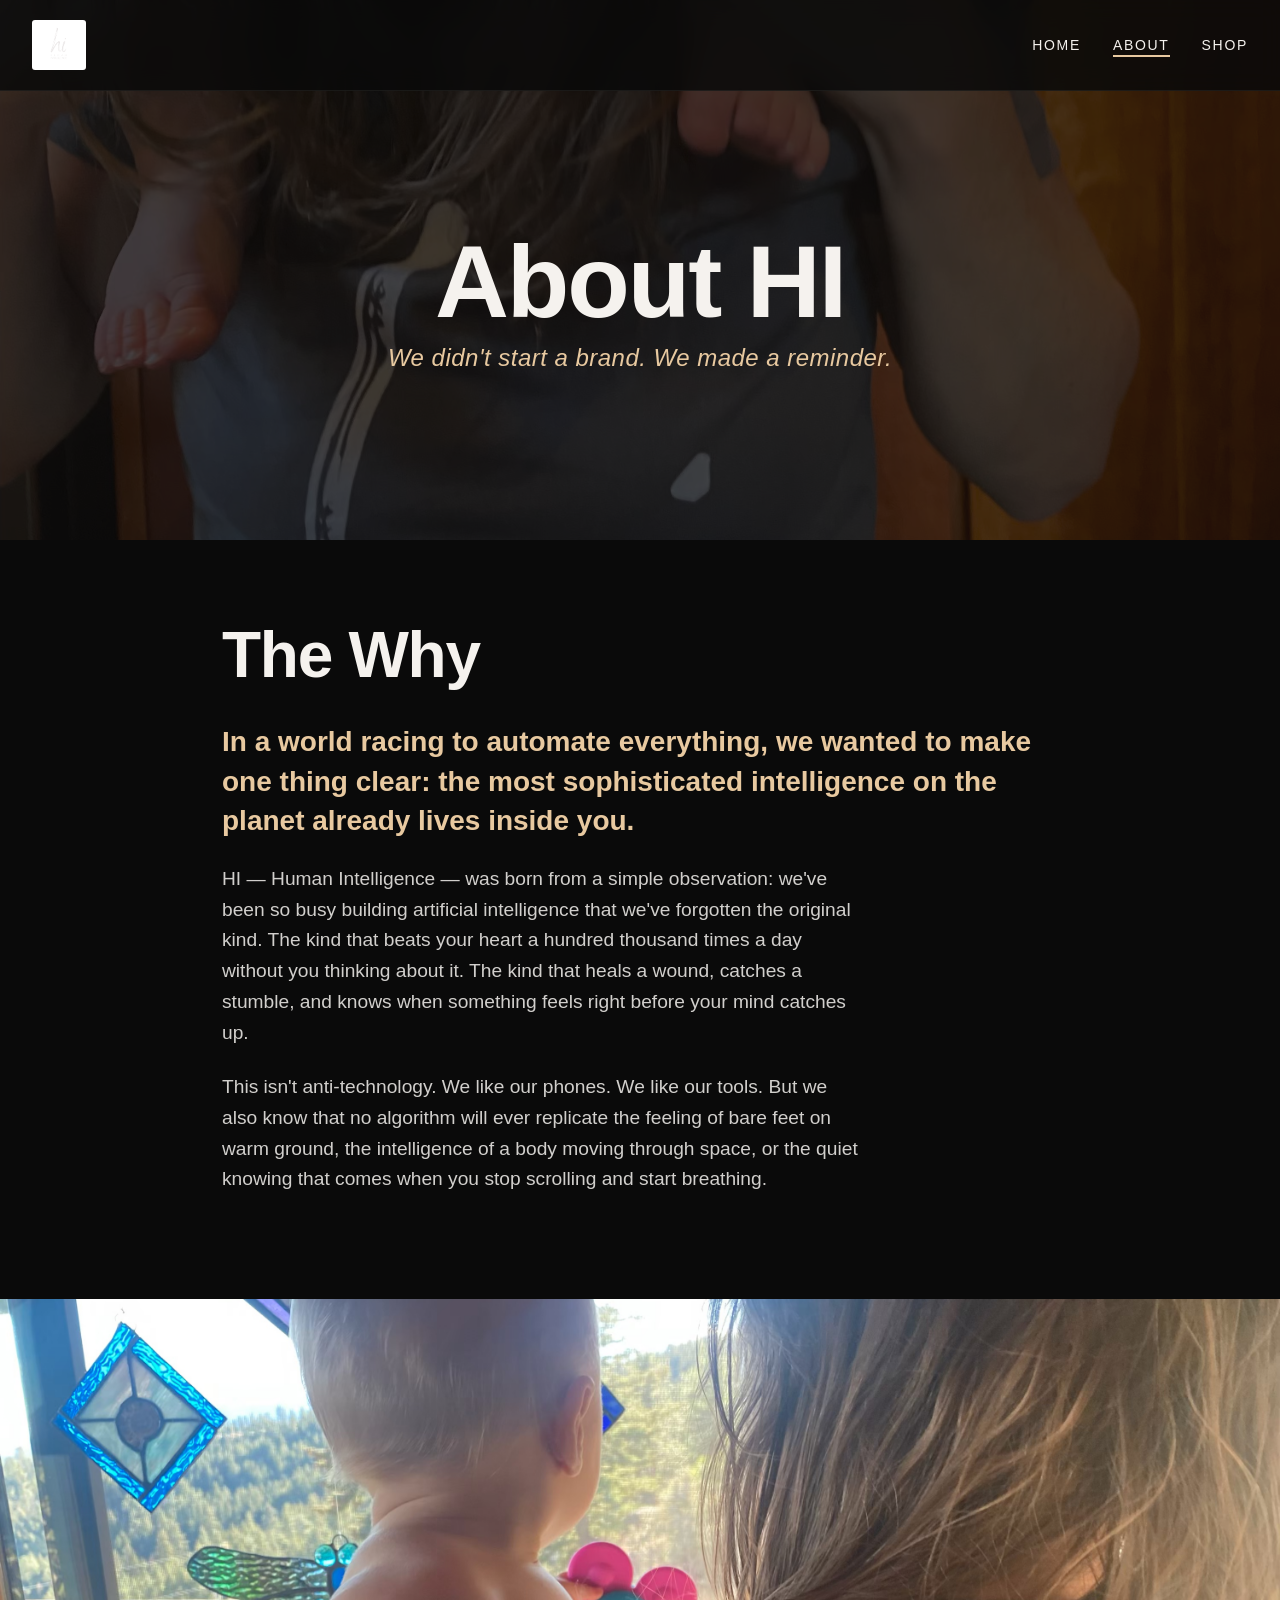
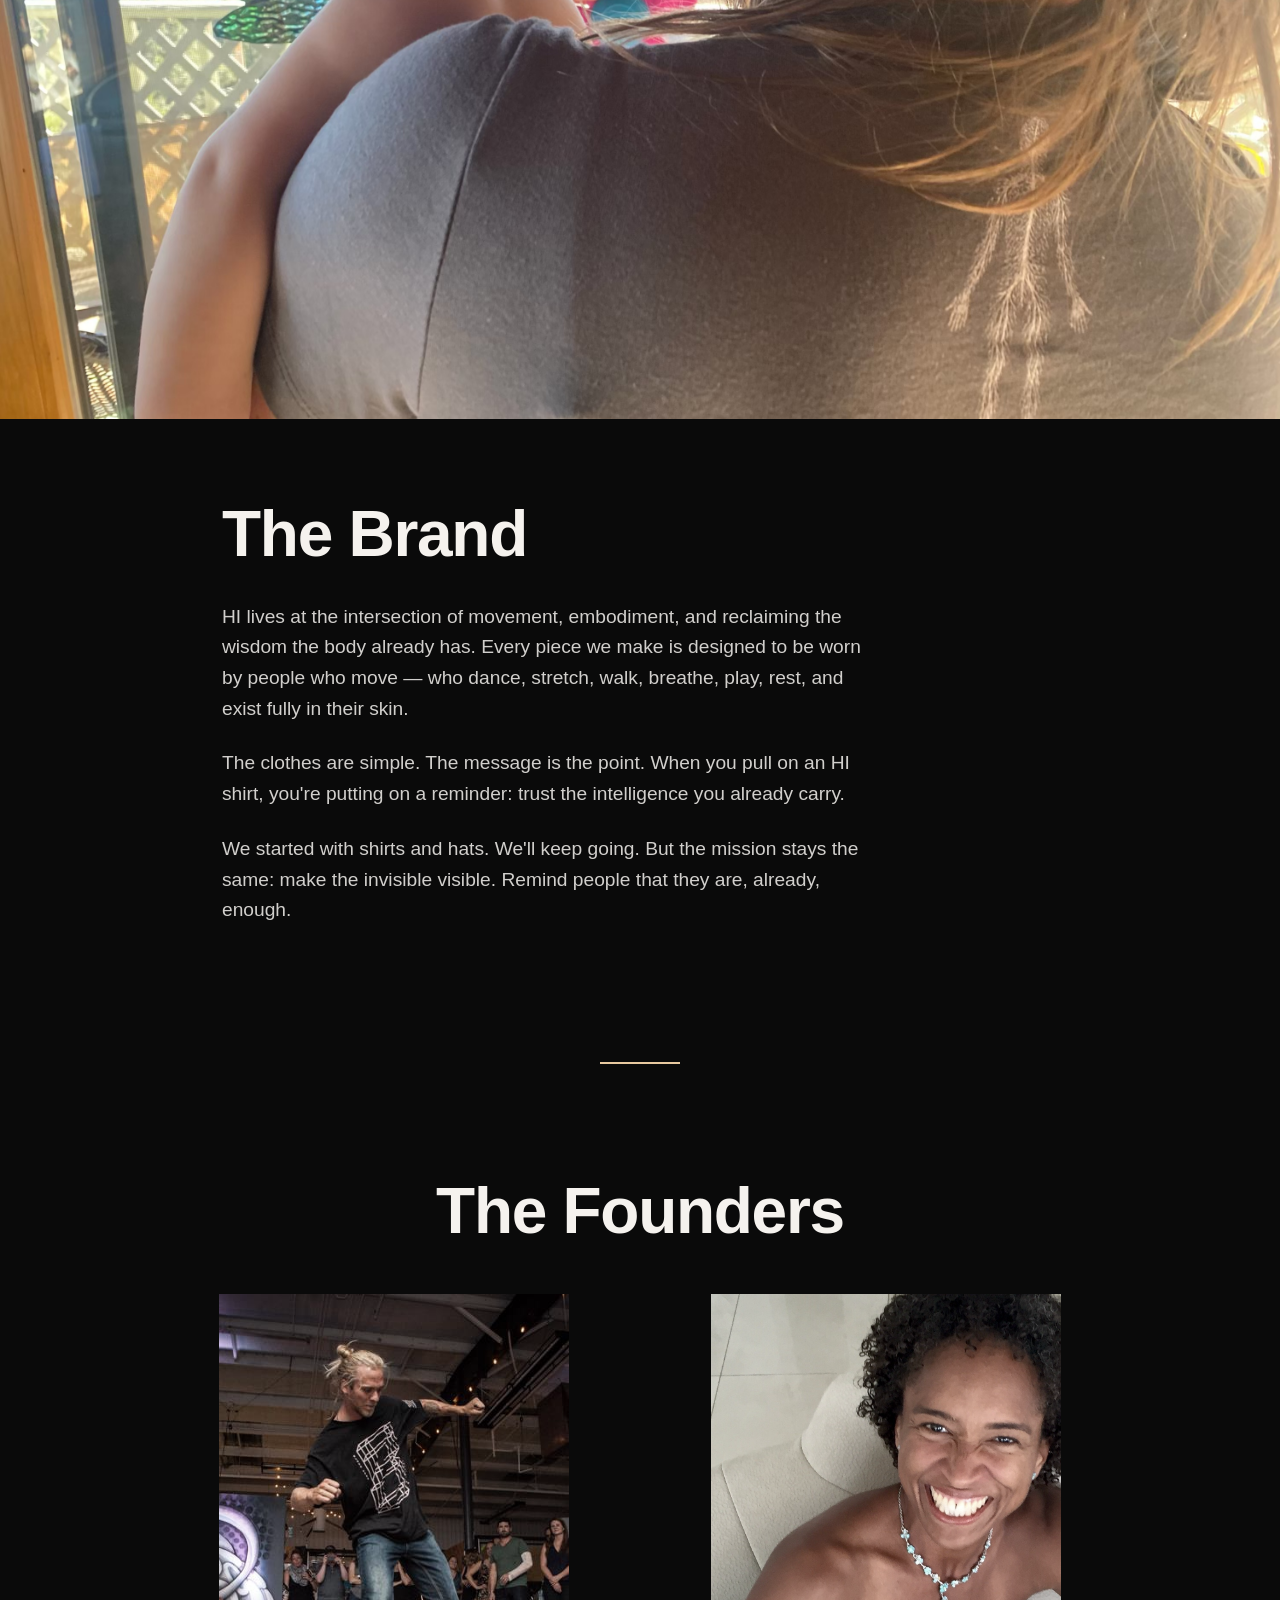
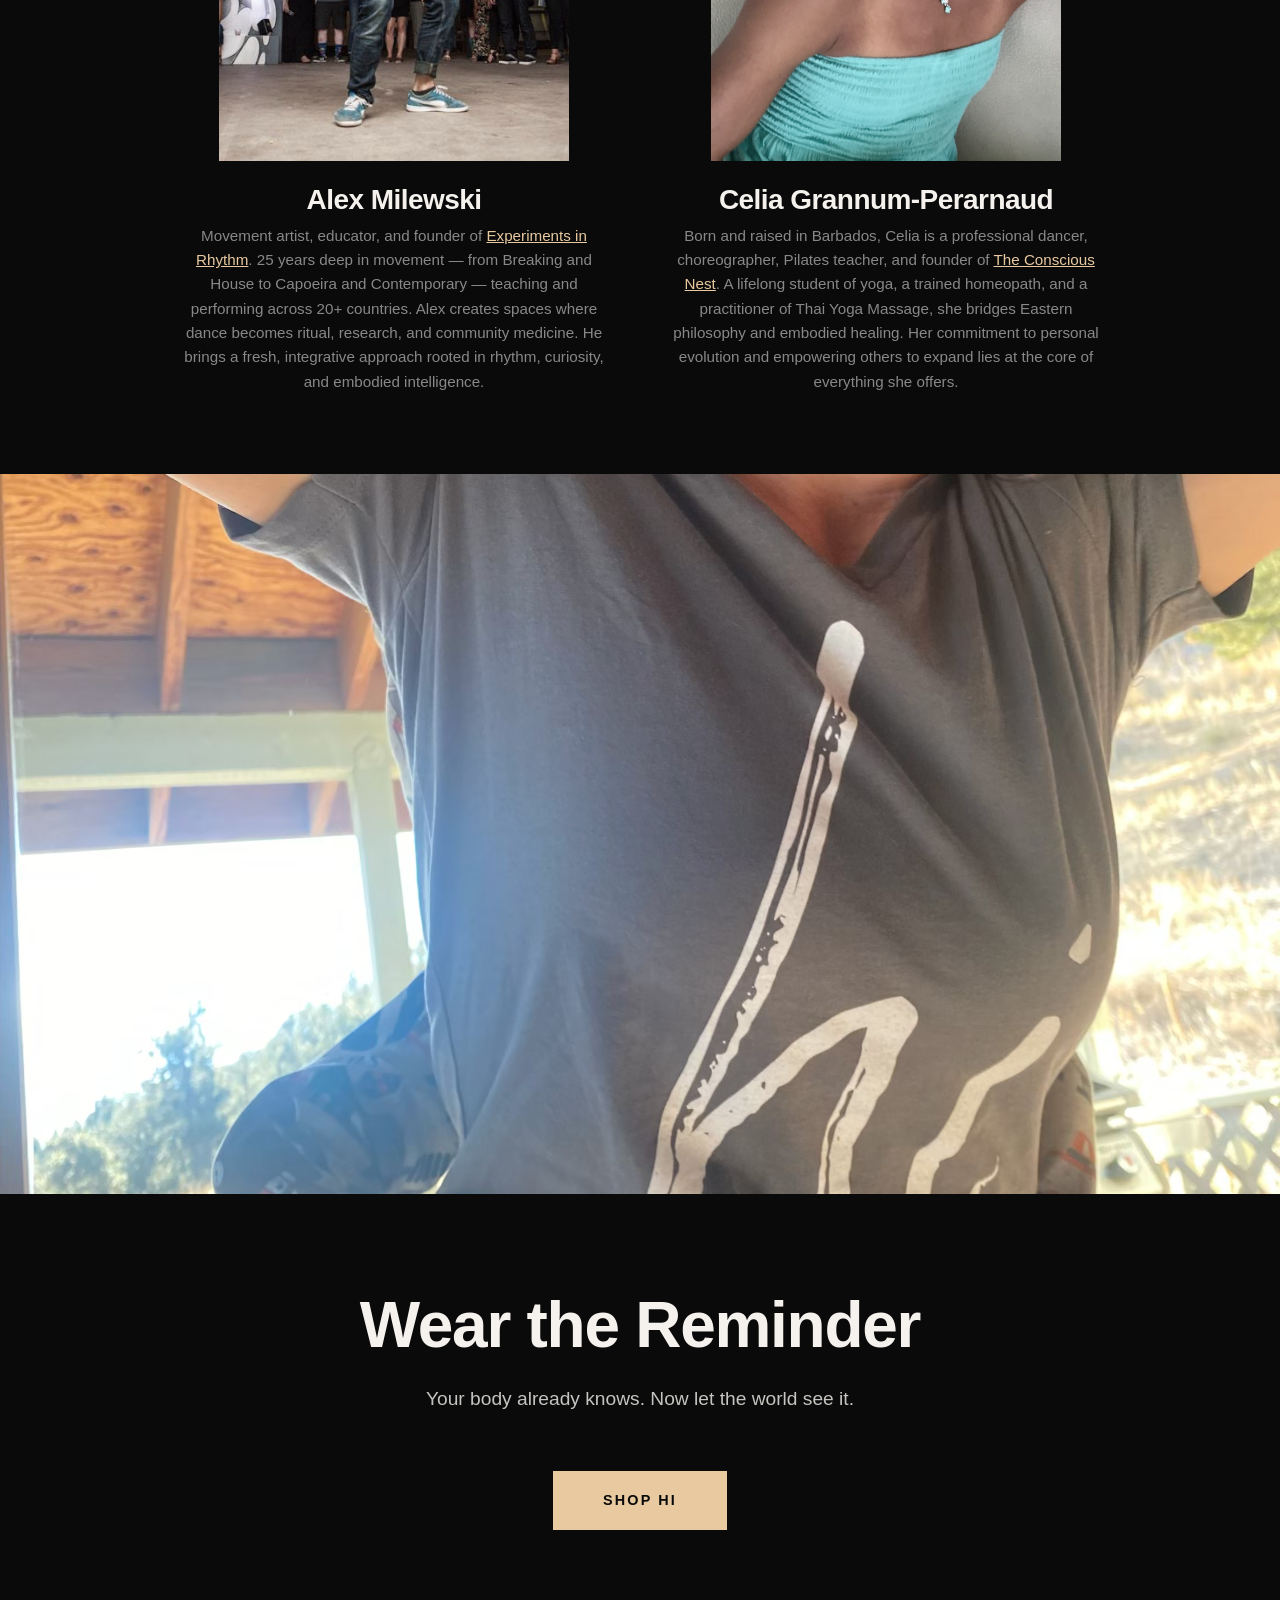
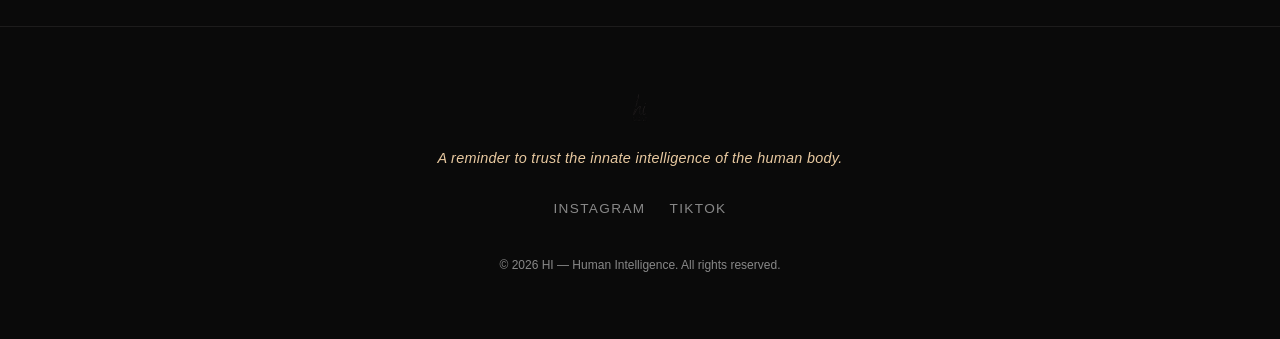
==== commit a48ca7e6: "Fix nav logo: move to tracked images/, white rectangle bg, 90% header height - Logo was in gitignore" ====
--- a/about.html
+++ b/about.html
@@ -12,7 +12,7 @@
   <!-- Nav -->
   <nav class="nav">
     <a href="index.html" class="nav-logo">
-      <img src="Logo/2.png" alt="HI — Human Intelligence">
+      <img src="images/logo-nav.png" alt="HI — Human Intelligence">
     </a>
     <button class="menu-toggle" aria-label="Toggle menu">
       <span></span><span></span><span></span>
--- a/style.css
+++ b/style.css
@@ -97,14 +97,12 @@
 }
 
 .nav-logo img {
-  height: 60px;
-  width: 60px;
+  height: 50px;
+  width: auto;
   object-fit: contain;
-  border-radius: 8px;
-  background: transparent;
-  padding: 4px;
-  outline: 1.5px solid rgba(255, 255, 255, 0.4);
-  outline-offset: 3px;
+  border-radius: 3px;
+  background: #fff;
+  padding: 4px 6px;
 }
 
 .nav-links {
@@ -652,70 +650,129 @@
 /* --- Product Detail Page --- */
 
 .product-detail {
-  display: grid;
-  grid-template-columns: 1fr 1fr;
+  display: flex;
+  justify-content: center;
+  align-items: flex-start;
+  gap: 4rem;
+  max-width: 1100px;
+  margin: 0 auto;
+  padding: 120px 3rem 5rem;
   min-height: 100vh;
-  padding-top: 80px;
 }
 
 .product-detail-image {
+  flex: 0 0 480px;
+  max-width: 480px;
+  border-radius: 4px;
+  overflow: hidden;
   position: sticky;
-  top: 80px;
-  height: calc(100vh - 80px);
-  overflow: hidden;
+  top: 100px;
 }
 
 .product-detail-image img {
   width: 100%;
-  height: 100%;
-  object-fit: cover;
+  height: auto;
+  display: block;
+  border-radius: 4px;
 }
 
 .product-detail-info {
-  padding: 4rem 3rem;
+  flex: 1;
+  max-width: 440px;
   display: flex;
   flex-direction: column;
-  gap: 1rem;
+  gap: 0.5rem;
+  padding-top: 0.5rem;
 }
 
 .product-detail-info h1 {
-  font-size: clamp(2rem, 4vw, 3rem);
-  text-transform: uppercase;
-  letter-spacing: 0.05em;
+  font-size: clamp(1.6rem, 2.5vw, 2.2rem);
+  text-transform: uppercase;
+  letter-spacing: 0.08em;
+  font-weight: 700;
+  margin-bottom: 0;
 }
 
 .product-price {
-  font-size: 1.5rem;
+  font-size: 1.3rem;
   font-weight: 600;
   color: var(--warm);
 }
 
 .product-desc {
-  color: rgba(245, 242, 238, 0.7);
-  margin-bottom: 1rem;
+  color: rgba(245, 242, 238, 0.55);
+  font-size: 0.9rem;
+  line-height: 1.7;
+  margin-bottom: 0.25rem;
 }
 
 .product-options {
   display: flex;
   flex-direction: column;
-  gap: 1.5rem;
+  gap: 1.4rem;
   margin-top: 1rem;
+  padding-top: 1.5rem;
+  border-top: 1px solid rgba(245, 242, 238, 0.08);
 }
 
 .option-group {
   display: flex;
   flex-direction: column;
-  gap: 0.6rem;
+  gap: 0.5rem;
 }
 
 .option-group label {
-  font-size: 0.8rem;
-  text-transform: uppercase;
-  letter-spacing: 0.12em;
+  font-size: 0.7rem;
+  text-transform: uppercase;
+  letter-spacing: 0.18em;
   color: var(--grey);
+  font-weight: 600;
+}
+
+/* ── Styled Select Dropdowns ── */
+.option-select {
+  appearance: none;
+  -webkit-appearance: none;
+  -moz-appearance: none;
+  width: 100%;
+  padding: 0.9rem 2.8rem 0.9rem 1.1rem;
+  font-size: 0.95rem;
   font-weight: 500;
-}
-
+  font-family: inherit;
+  letter-spacing: 0.03em;
+  color: var(--white);
+  background: rgba(245, 242, 238, 0.04);
+  border: 1px solid rgba(245, 242, 238, 0.15);
+  border-radius: 3px;
+  cursor: pointer;
+  transition: all var(--transition);
+  background-image: url("data:image/svg+xml,%3Csvg xmlns='http://www.w3.org/2000/svg' width='12' height='8' viewBox='0 0 12 8'%3E%3Cpath d='M1 1l5 5 5-5' stroke='%23888' stroke-width='1.5' fill='none' stroke-linecap='round'/%3E%3C/svg%3E");
+  background-repeat: no-repeat;
+  background-position: right 1rem center;
+}
+
+.option-select:hover {
+  border-color: rgba(245, 242, 238, 0.35);
+}
+
+.option-select:focus {
+  outline: none;
+  border-color: var(--warm);
+  background-color: rgba(245, 242, 238, 0.06);
+}
+
+.option-select option {
+  background: #1a1a1a;
+  color: var(--white);
+  padding: 0.5rem;
+}
+
+.option-select:disabled {
+  opacity: 0.35;
+  cursor: not-allowed;
+}
+
+/* Legacy button styles (kept for reference) */
 .option-buttons {
   display: flex;
   flex-wrap: wrap;
@@ -723,12 +780,14 @@
 }
 
 .opt-btn {
-  padding: 0.6rem 1.2rem;
-  font-size: 0.85rem;
+  padding: 0.55rem 1.1rem;
+  font-size: 0.8rem;
   font-weight: 500;
+  letter-spacing: 0.03em;
   background: transparent;
   color: var(--white);
-  border: 1px solid rgba(245, 242, 238, 0.2);
+  border: 1px solid rgba(245, 242, 238, 0.15);
+  border-radius: 2px;
   cursor: pointer;
   transition: all var(--transition);
   font-family: inherit;
@@ -737,24 +796,27 @@
 .opt-btn:hover {
   border-color: var(--warm);
   color: var(--warm);
+  background: rgba(232, 201, 160, 0.06);
 }
 
 .opt-btn.active {
   background: var(--warm);
   color: var(--black);
   border-color: var(--warm);
+  font-weight: 600;
 }
 
 .opt-btn.sold-out {
-  opacity: 0.35;
+  opacity: 0.3;
   cursor: not-allowed;
   text-decoration: line-through;
 }
 
 .stock-status {
-  font-size: 0.85rem;
+  font-size: 0.8rem;
   font-weight: 500;
   min-height: 1.2em;
+  letter-spacing: 0.04em;
 }
 
 .stock-ok {
@@ -770,14 +832,19 @@
 }
 
 .product-buy {
-  margin-top: 1rem;
+  margin-top: 0.5rem;
   width: 100%;
   text-align: center;
   padding: 1rem 2rem;
+  font-size: 0.85rem;
+  letter-spacing: 0.14em;
+  text-transform: uppercase;
+  font-weight: 600;
+  border-radius: 3px;
 }
 
 .product-buy:disabled {
-  opacity: 0.4;
+  opacity: 0.35;
   cursor: not-allowed;
 }
 
@@ -789,10 +856,11 @@
 
 .back-link {
   margin-top: 2rem;
-  font-size: 0.85rem;
-  text-transform: uppercase;
-  letter-spacing: 0.1em;
-  color: var(--grey);
+  font-size: 0.75rem;
+  text-transform: uppercase;
+  letter-spacing: 0.14em;
+  color: rgba(245, 242, 238, 0.35);
+  transition: color var(--transition);
 }
 
 .back-link:hover {
@@ -801,17 +869,20 @@
 
 @media (max-width: 768px) {
   .product-detail {
-    grid-template-columns: 1fr;
+    flex-direction: column;
+    padding: 100px 1.5rem 3rem;
+    gap: 2rem;
   }
 
   .product-detail-image {
+    flex: none;
+    max-width: 100%;
     position: relative;
     top: 0;
-    height: 50vh;
   }
 
   .product-detail-info {
-    padding: 2rem 1.5rem;
+    max-width: 100%;
   }
 }
 
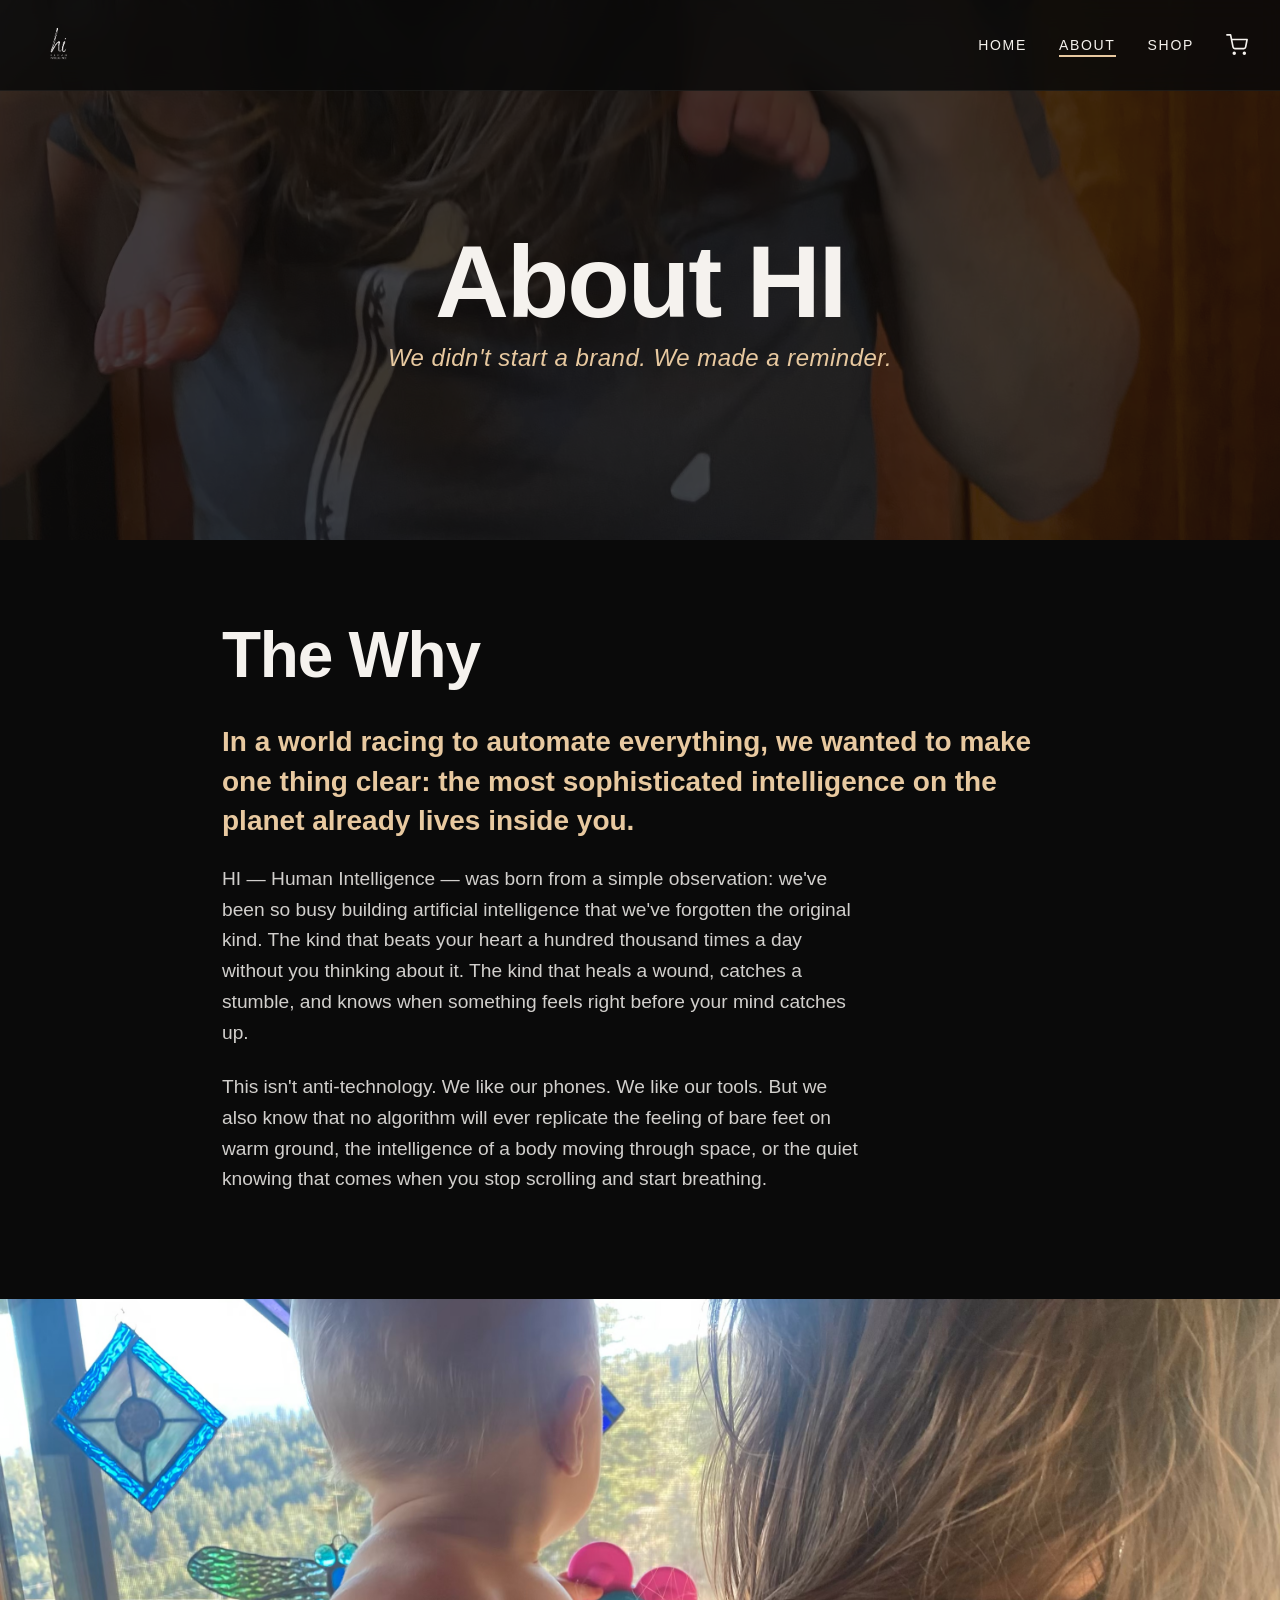
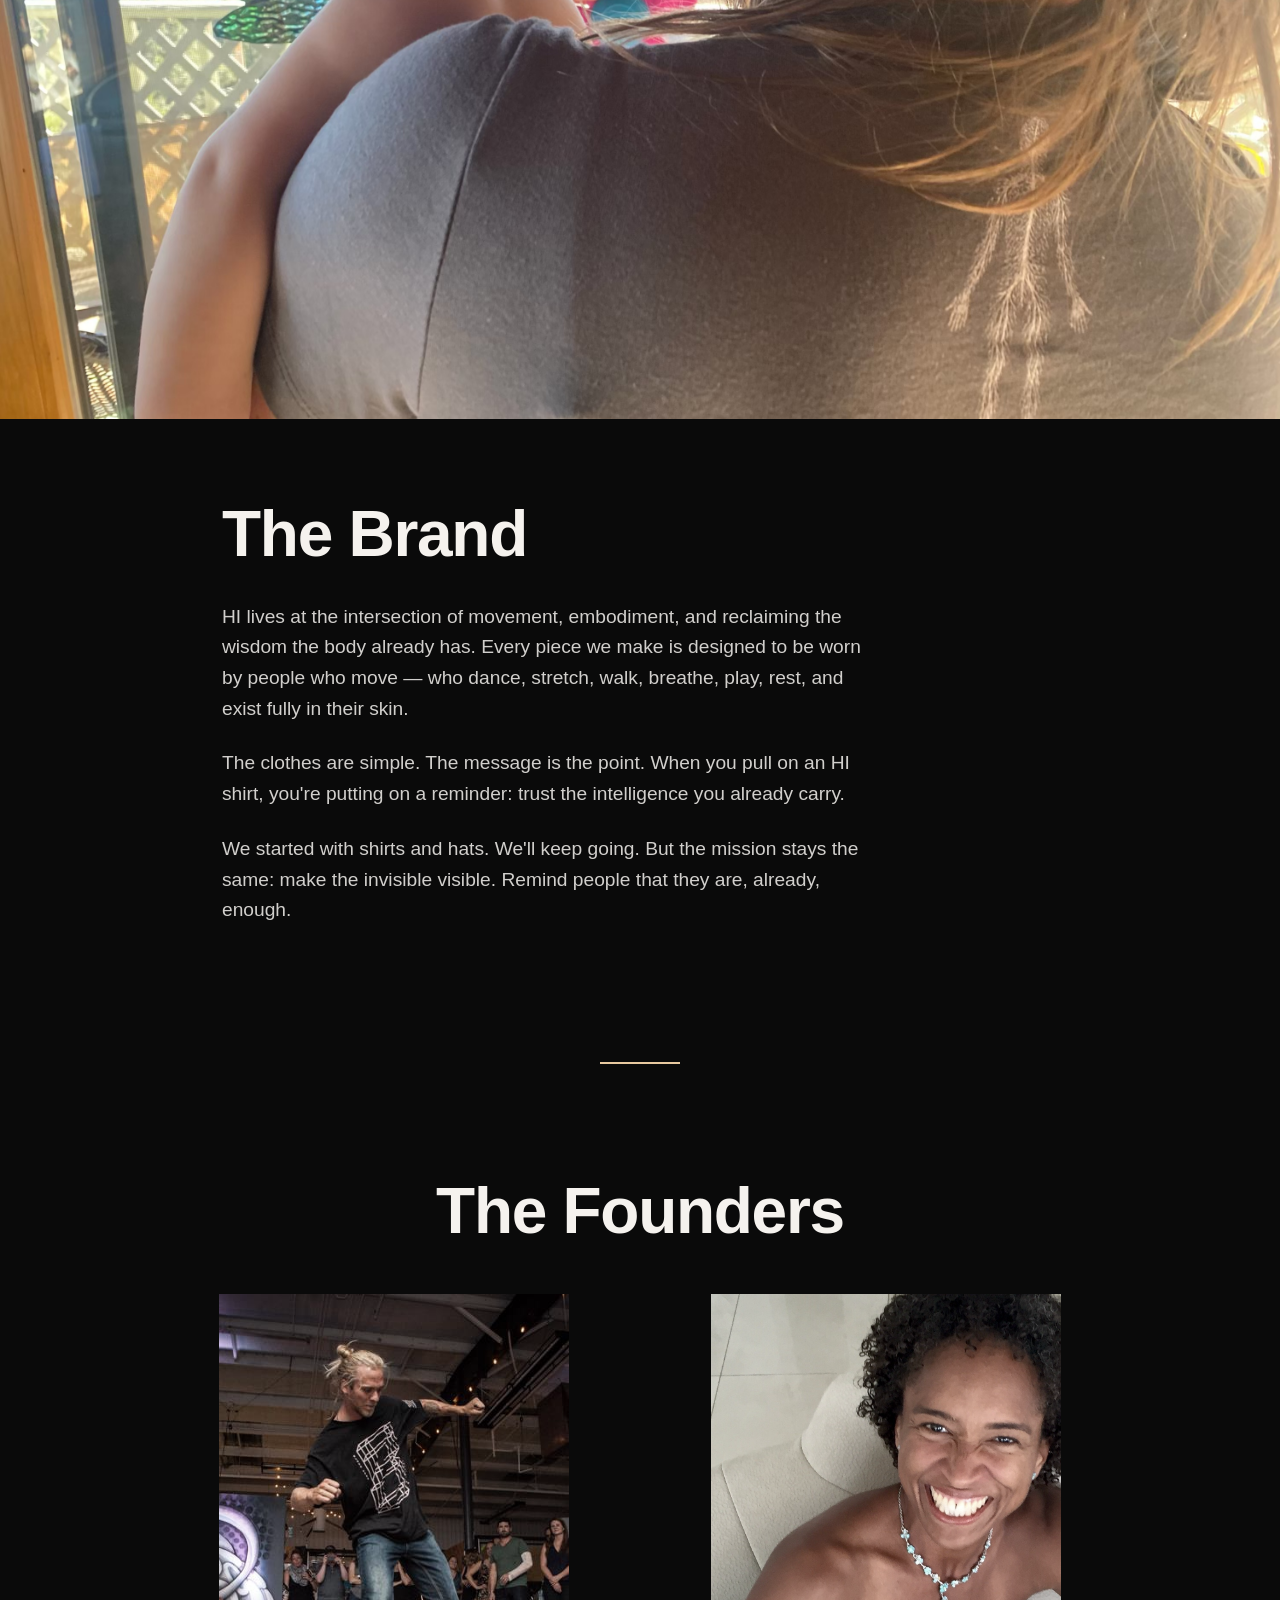
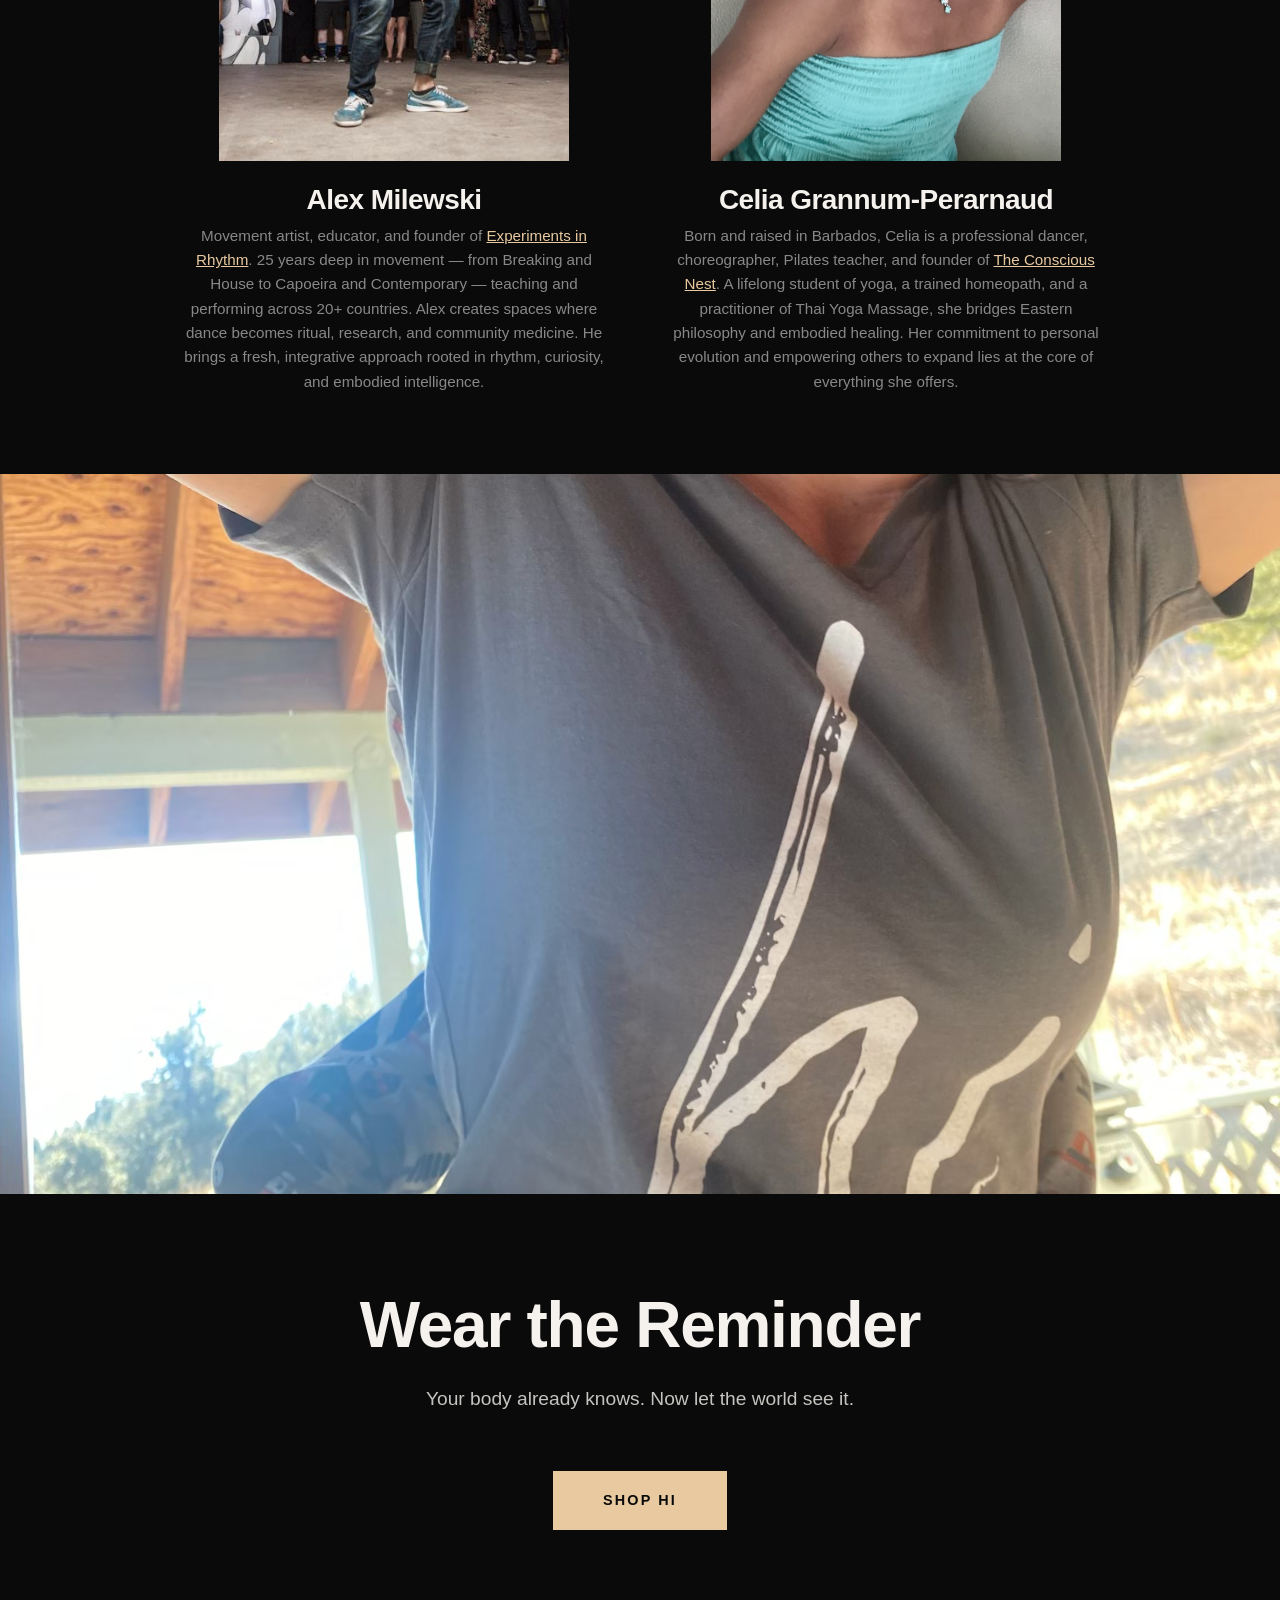
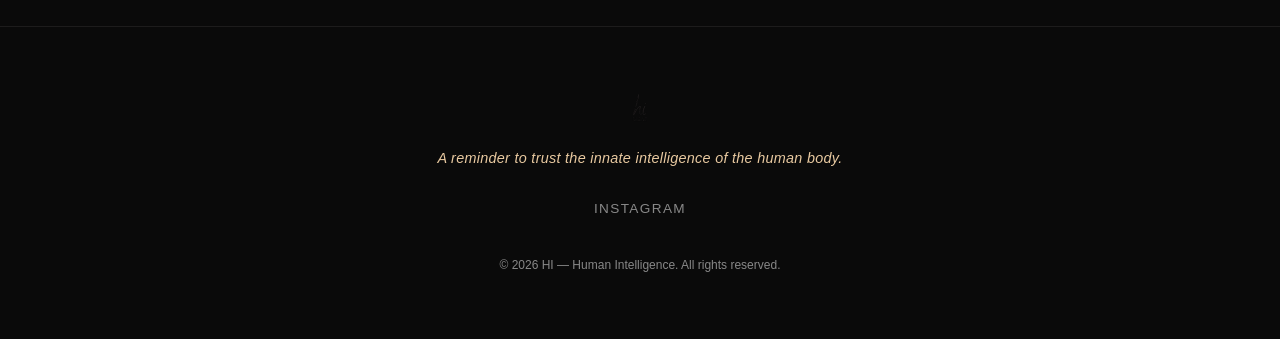
==== commit 2d4f7db4: "Add cart system, embroidered cap desc, Stripe product images - Cart system: localStorage-based cart " ====
--- a/about.html
+++ b/about.html
@@ -8,21 +8,6 @@
   <link rel="stylesheet" href="style.css">
 </head>
 <body>
-
-  <!-- Nav -->
-  <nav class="nav">
-    <a href="index.html" class="nav-logo">
-      <img src="images/logo-nav.png" alt="HI — Human Intelligence">
-    </a>
-    <button class="menu-toggle" aria-label="Toggle menu">
-      <span></span><span></span><span></span>
-    </button>
-    <ul class="nav-links">
-      <li><a href="index.html">Home</a></li>
-      <li><a href="about.html" class="active">About</a></li>
-      <li><a href="shop.html">Shop</a></li>
-    </ul>
-  </nav>
 
   <!-- About Hero -->
   <section class="about-hero">
@@ -99,40 +84,9 @@
     <a href="shop.html" class="cta cta-warm">Shop HI</a>
   </section>
 
-  <!-- Footer -->
-  <footer class="footer">
-    <a href="index.html" class="footer-logo">
-      <img src="images/logo-1.png" alt="HI">
-    </a>
-    <p class="tagline">A reminder to trust the innate intelligence of the human body.</p>
-    <div class="footer-socials">
-      <a href="#">Instagram</a>
-      <a href="#">TikTok</a>
-    </div>
-    <p class="footer-copy">&copy; 2026 HI — Human Intelligence. All rights reserved.</p>
-  </footer>
-
-  <script>
-    const toggle = document.querySelector('.menu-toggle');
-    const navLinks = document.querySelector('.nav-links');
-    toggle.addEventListener('click', () => {
-      toggle.classList.toggle('open');
-      navLinks.classList.toggle('open');
-    });
-    navLinks.querySelectorAll('a').forEach(link => {
-      link.addEventListener('click', () => {
-        toggle.classList.remove('open');
-        navLinks.classList.remove('open');
-      });
-    });
-    const faders = document.querySelectorAll('.fade-in');
-    const observer = new IntersectionObserver((entries) => {
-      entries.forEach(entry => {
-        if (entry.isIntersecting) entry.target.classList.add('visible');
-      });
-    }, { threshold: 0.1 });
-    faders.forEach(el => observer.observe(el));
-  </script>
+  <script src="nav.js" defer></script>
+  <script src="footer.js" defer></script>
+  <script src="cart.js" defer></script>
 
 </body>
 </html>
--- a/style.css
+++ b/style.css
@@ -101,7 +101,7 @@
   width: auto;
   object-fit: contain;
   border-radius: 3px;
-  background: #fff;
+  background: transparent;
   padding: 4px 6px;
 }
 
@@ -485,6 +485,21 @@
 .shop-hero p {
   margin: 1rem auto 0;
   color: var(--grey);
+}
+
+.shipping-banner {
+  text-align: center;
+  padding: 1rem 2rem;
+  background: rgba(232, 201, 160, 0.08);
+  border-top: 1px solid rgba(232, 201, 160, 0.15);
+  border-bottom: 1px solid rgba(232, 201, 160, 0.15);
+  font-size: 0.95rem;
+  color: var(--white);
+  letter-spacing: 0.03em;
+}
+
+.shipping-banner strong {
+  color: var(--warm);
 }
 
 .products {
@@ -916,3 +931,222 @@
   text-align: center;
   margin: 0 auto;
 }
+
+/* --- Cart Icon & Badge (nav) --- */
+
+.nav-cart {
+  position: relative;
+  display: flex;
+  align-items: center;
+  color: var(--white);
+  transition: color var(--transition);
+}
+
+.nav-cart:hover {
+  color: var(--warm);
+}
+
+.nav-cart::after {
+  display: none !important;  /* suppress the underline from .nav-links a */
+}
+
+.cart-badge {
+  position: absolute;
+  top: -8px;
+  right: -10px;
+  background: var(--warm);
+  color: var(--black);
+  font-size: 0.6rem;
+  font-weight: 700;
+  width: 18px;
+  height: 18px;
+  border-radius: 50%;
+  display: flex;
+  align-items: center;
+  justify-content: center;
+  line-height: 1;
+  pointer-events: none;
+}
+
+/* --- Cart Page --- */
+
+.cart-page {
+  max-width: 800px;
+  margin: 0 auto;
+  padding: 120px 2rem 4rem;
+  min-height: 100vh;
+}
+
+.cart-page h1 {
+  font-size: clamp(2rem, 4vw, 3rem);
+  text-transform: uppercase;
+  letter-spacing: 0.08em;
+  margin-bottom: 2rem;
+}
+
+.cart-empty {
+  flex-direction: column;
+  align-items: center;
+  gap: 1.5rem;
+  text-align: center;
+  padding: 3rem 0;
+  color: rgba(245, 242, 238, 0.6);
+}
+
+.cart-item {
+  display: flex;
+  gap: 1.25rem;
+  padding: 1.25rem 0;
+  border-bottom: 1px solid rgba(245, 242, 238, 0.08);
+  align-items: center;
+}
+
+.cart-item-image {
+  width: 90px;
+  height: 90px;
+  flex-shrink: 0;
+  border-radius: 3px;
+  overflow: hidden;
+  background: #1a1a1a;
+}
+
+.cart-item-image img {
+  width: 100%;
+  height: 100%;
+  object-fit: cover;
+}
+
+.cart-item-details {
+  flex: 1;
+  min-width: 0;
+}
+
+.cart-item-details h3 {
+  font-size: 0.95rem;
+  font-weight: 600;
+  letter-spacing: 0.03em;
+  margin-bottom: 0.25rem;
+}
+
+.cart-item-variant {
+  font-size: 0.75rem;
+  color: rgba(245, 242, 238, 0.5);
+  letter-spacing: 0.04em;
+  margin-bottom: 0.35rem;
+}
+
+.cart-item-price {
+  font-size: 0.85rem;
+  font-weight: 500;
+}
+
+.cart-item-actions {
+  display: flex;
+  flex-direction: column;
+  align-items: flex-end;
+  gap: 0.5rem;
+}
+
+.cart-qty-controls {
+  display: flex;
+  align-items: center;
+  gap: 0.5rem;
+}
+
+.cart-qty-btn {
+  width: 28px;
+  height: 28px;
+  display: flex;
+  align-items: center;
+  justify-content: center;
+  font-size: 1rem;
+  font-weight: 600;
+  background: transparent;
+  color: var(--white);
+  border: 1px solid rgba(245, 242, 238, 0.15);
+  border-radius: 2px;
+  cursor: pointer;
+  transition: all var(--transition);
+  font-family: inherit;
+}
+
+.cart-qty-btn:hover {
+  border-color: var(--warm);
+  color: var(--warm);
+}
+
+.cart-qty-value {
+  font-size: 0.85rem;
+  font-weight: 600;
+  min-width: 20px;
+  text-align: center;
+}
+
+.cart-remove-btn {
+  background: none;
+  border: none;
+  color: rgba(245, 242, 238, 0.35);
+  font-size: 0.7rem;
+  text-transform: uppercase;
+  letter-spacing: 0.1em;
+  cursor: pointer;
+  transition: color var(--transition);
+  font-family: inherit;
+}
+
+.cart-remove-btn:hover {
+  color: #e55;
+}
+
+.cart-summary {
+  margin-top: 2rem;
+  padding-top: 1rem;
+}
+
+.cart-summary-row {
+  display: flex;
+  justify-content: space-between;
+  align-items: center;
+  padding: 0.4rem 0;
+  font-size: 0.85rem;
+}
+
+.cart-summary hr {
+  border: none;
+  border-top: 1px solid rgba(245, 242, 238, 0.1);
+  margin: 1rem 0;
+}
+
+.free-ship-msg {
+  color: #6ecf6e;
+  font-weight: 500;
+}
+
+.hint-msg {
+  color: var(--warm);
+  font-size: 0.8rem;
+  font-weight: 500;
+}
+
+.cart-checkout-btn {
+  width: 100%;
+  text-align: center;
+  padding: 1rem 2rem;
+  font-size: 0.85rem;
+  letter-spacing: 0.14em;
+  text-transform: uppercase;
+  font-weight: 600;
+  border-radius: 3px;
+  margin-bottom: 1rem;
+}
+
+@media (max-width: 768px) {
+  .cart-page {
+    padding: 100px 1.25rem 3rem;
+  }
+
+  .cart-item-image {
+    width: 70px;
+    height: 70px;
+  }
+}
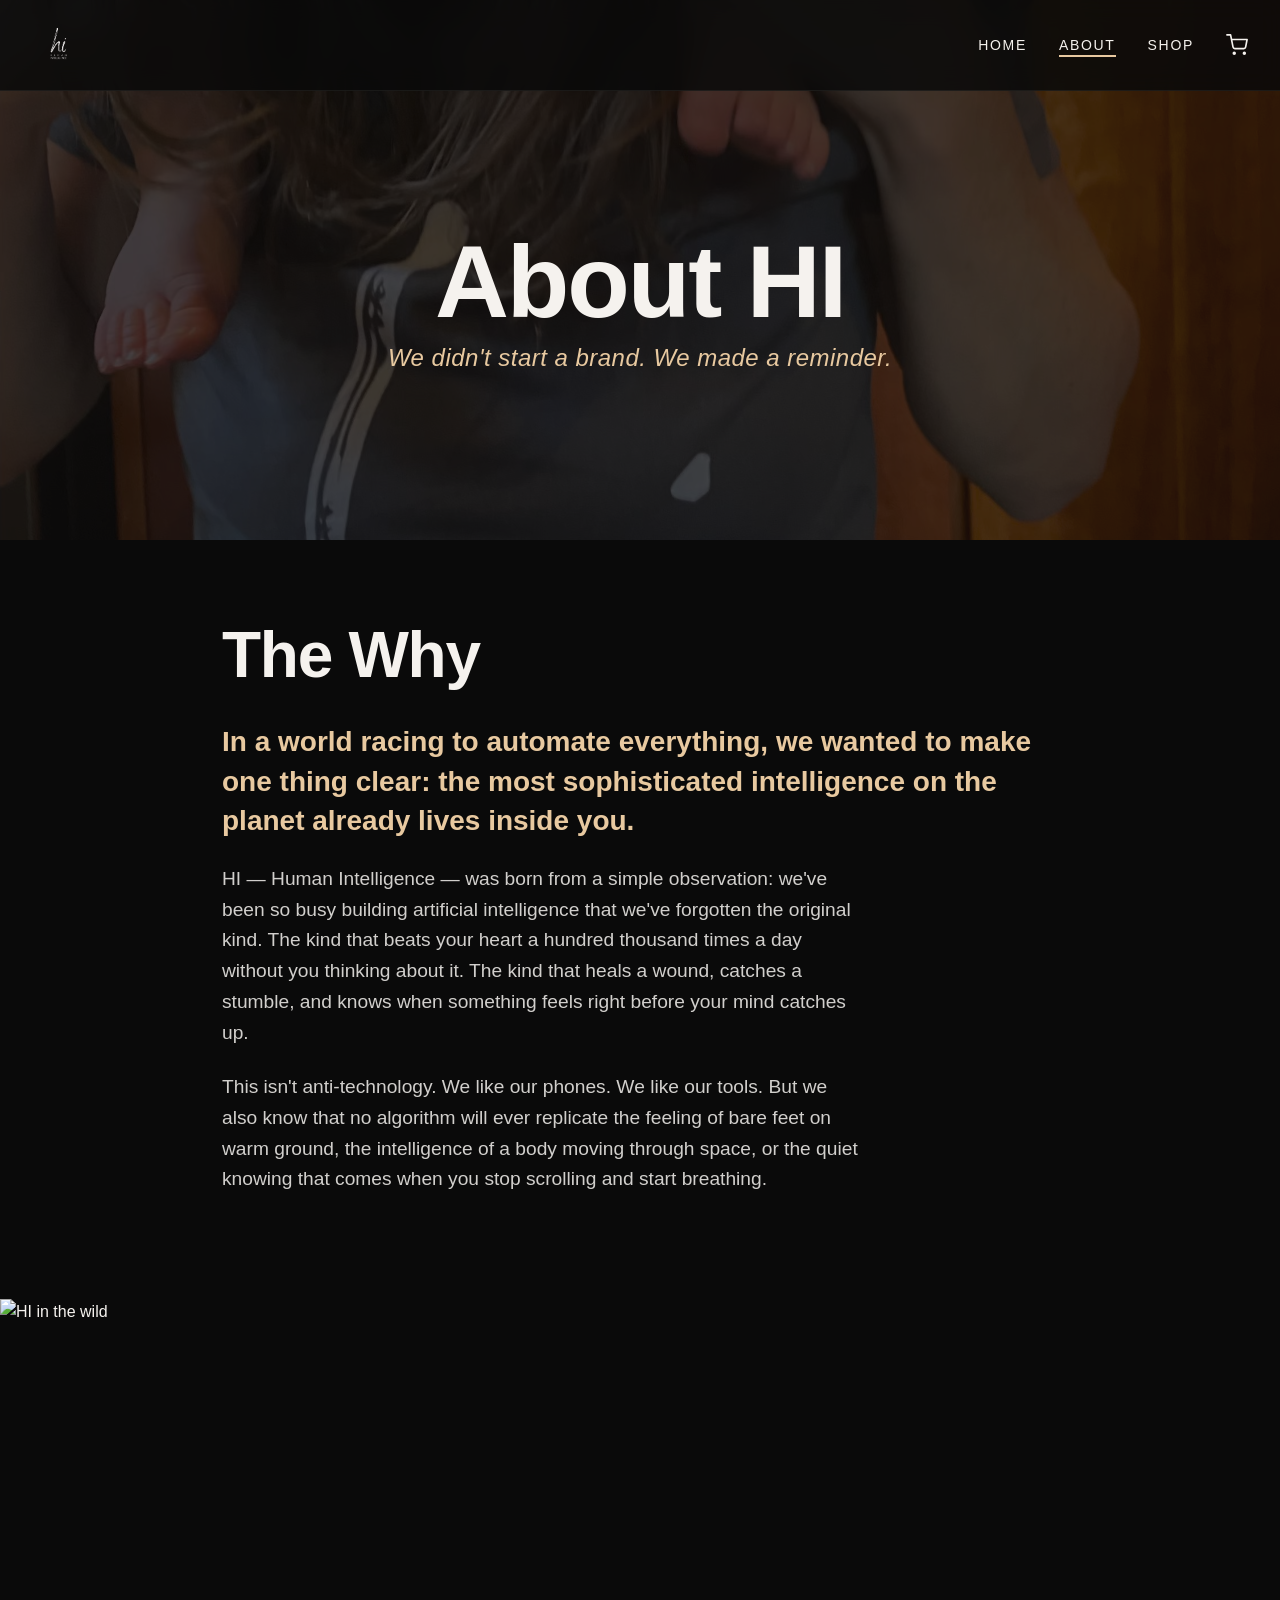
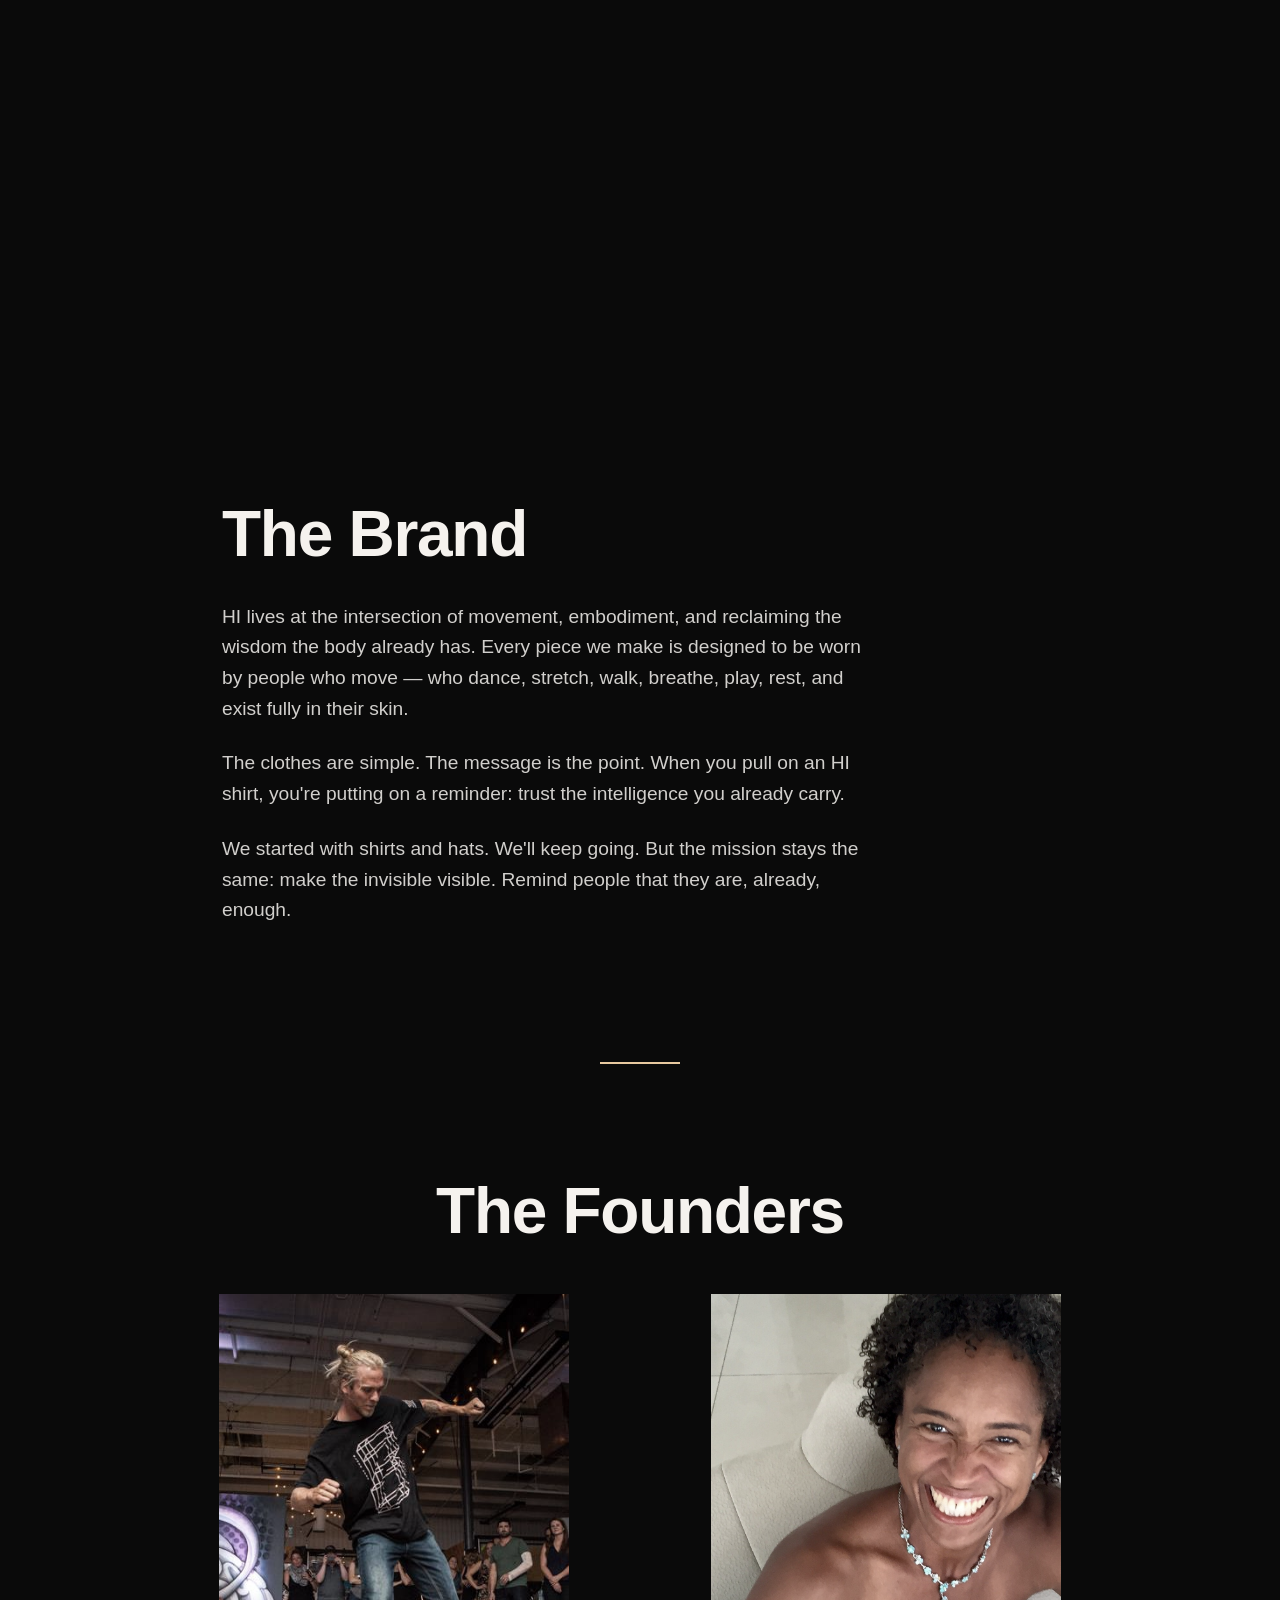
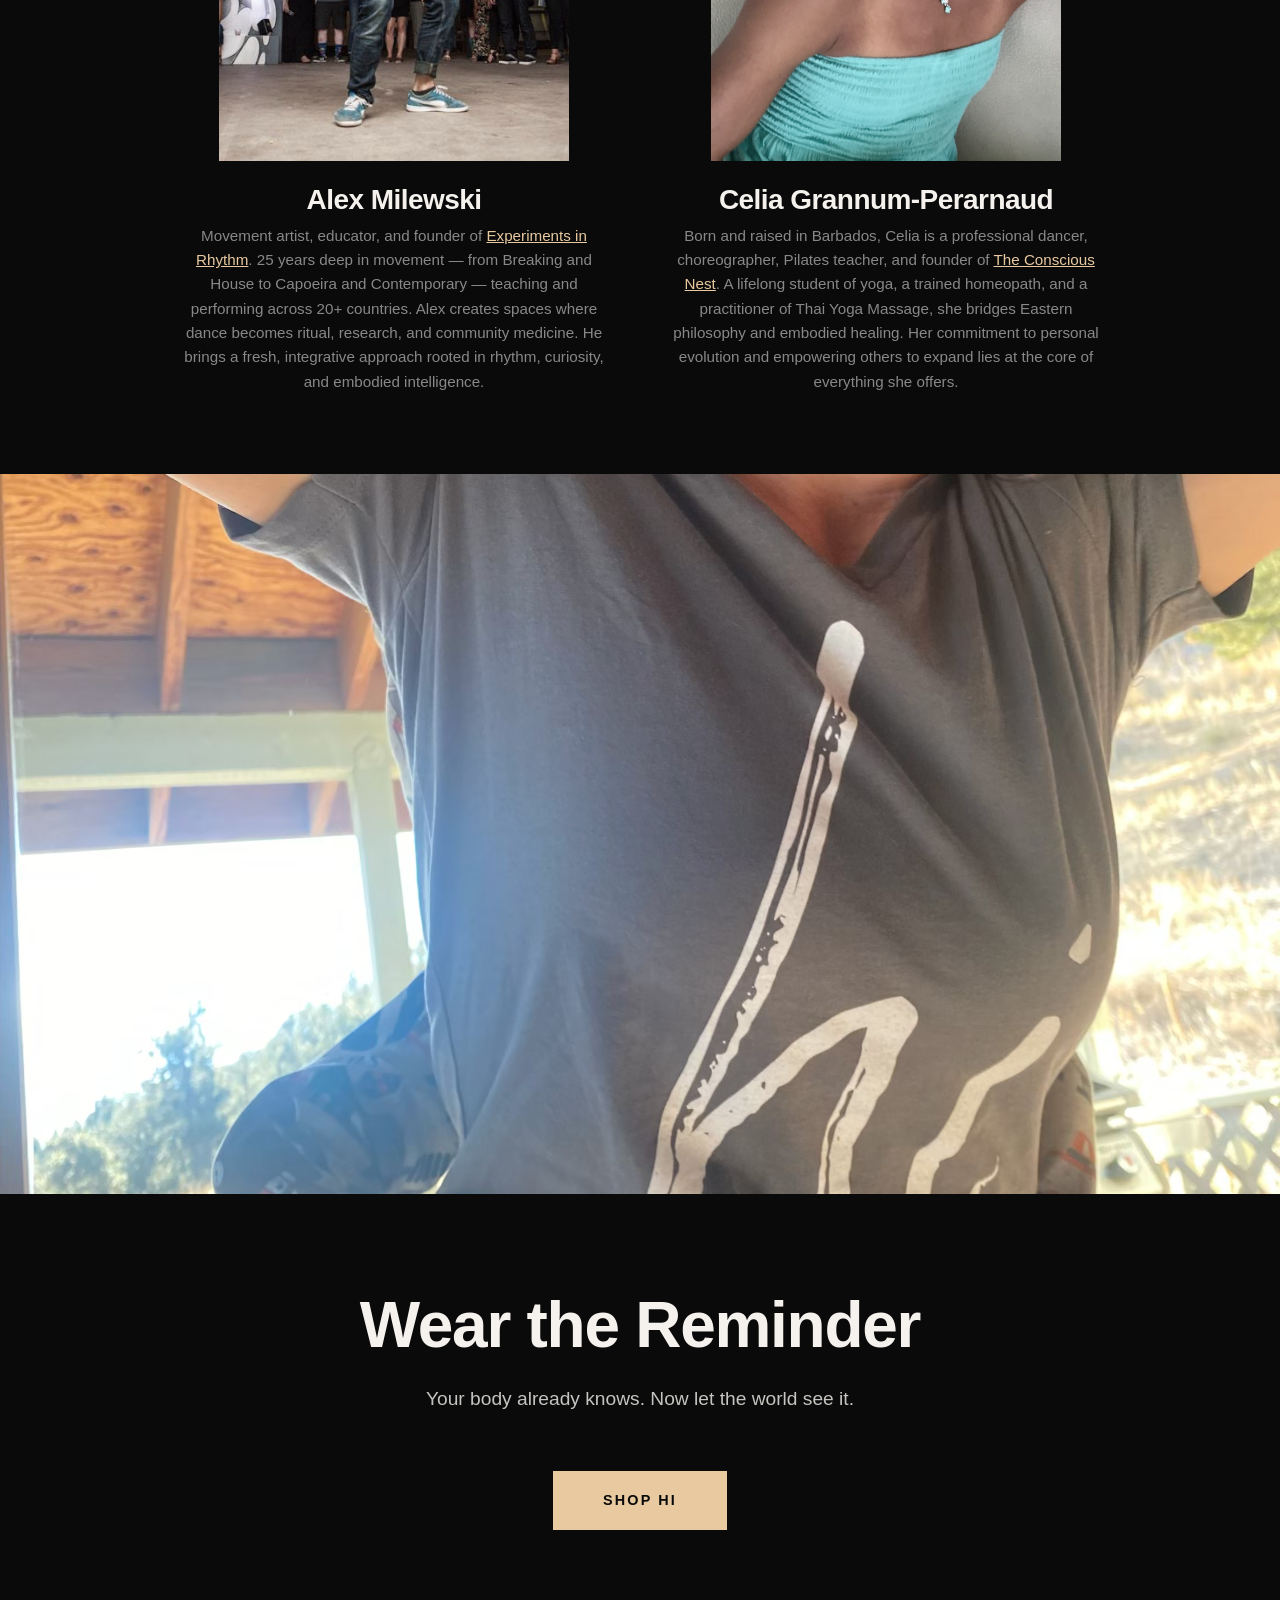
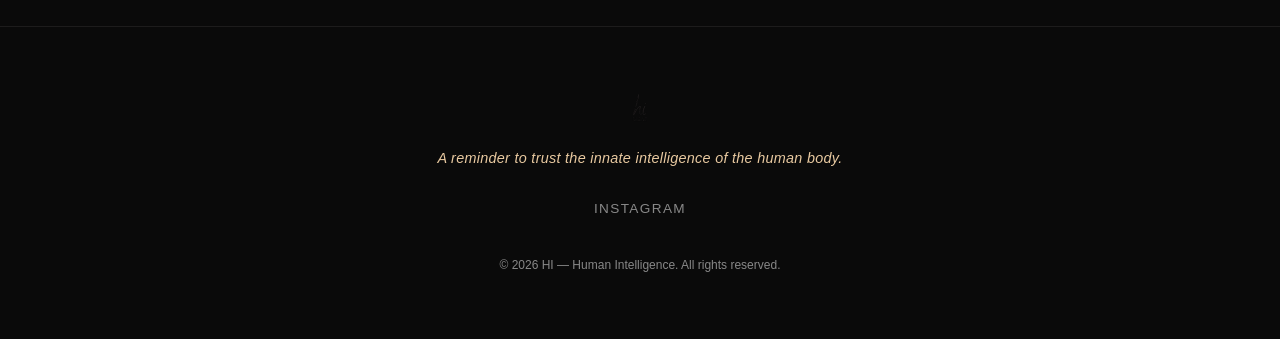
==== commit af93cac3: "Add manifesto/phases docs, rename photos with subject names, add gallery captions, weave manifesto i" ====
--- a/about.html
+++ b/about.html
@@ -12,7 +12,7 @@
   <!-- About Hero -->
   <section class="about-hero">
     <div class="hero-bg">
-      <img src="images/photo-17.jpg" alt="HI — movement">
+      <img src="images/cecelia-herbie-foothills-1.jpg" alt="Cecelia and Herbie in the foothills of Colorado">
     </div>
     <div class="about-hero-content">
       <h1>About HI</h1>
@@ -74,7 +74,7 @@
 
   <!-- Full-bleed break -->
   <div class="full-bleed fade-in">
-    <img src="images/photo-22.jpg" alt="The HI movement">
+    <img src="images/cecelia-herbie-foothills-3.jpg" alt="Cecelia and Herbie in the foothills of Colorado">
   </div>
 
   <!-- CTA -->
--- a/style.css
+++ b/style.css
@@ -330,6 +330,28 @@
   filter: brightness(1.1);
 }
 
+.gallery-caption {
+  position: absolute;
+  bottom: 0;
+  left: 0;
+  right: 0;
+  padding: 2rem 1rem 0.85rem;
+  background: linear-gradient(transparent, rgba(10, 10, 10, 0.82));
+  color: var(--white);
+  font-size: 0.78rem;
+  letter-spacing: 0.03em;
+  line-height: 1.4;
+  opacity: 0;
+  transform: translateY(6px);
+  transition: opacity 0.35s ease, transform 0.35s ease;
+  pointer-events: none;
+}
+
+.gallery-item:hover .gallery-caption {
+  opacity: 1;
+  transform: translateY(0);
+}
+
 /* Feature rows — larger images that breathe */
 .gallery-feature {
   grid-column: span 2;
@@ -630,6 +652,59 @@
   font-size: 0.75rem;
   color: var(--grey);
   margin-top: 1rem;
+}
+
+/* --- Manifesto Section (Home) --- */
+
+.manifesto {
+  padding: 8rem 2rem;
+  text-align: center;
+  display: flex;
+  justify-content: center;
+  border-top: 1px solid rgba(245, 242, 238, 0.08);
+  border-bottom: 1px solid rgba(245, 242, 238, 0.08);
+}
+
+.manifesto-inner {
+  max-width: 640px;
+  display: flex;
+  flex-direction: column;
+  align-items: center;
+  gap: 2.5rem;
+}
+
+.manifesto-hi {
+  display: block;
+  font-size: clamp(5rem, 14vw, 11rem);
+  font-weight: 700;
+  font-style: italic;
+  line-height: 0.9;
+  letter-spacing: -0.04em;
+  color: var(--warm);
+}
+
+.manifesto-welcome {
+  font-size: clamp(1.4rem, 3vw, 2rem);
+  font-weight: 600;
+  letter-spacing: -0.01em;
+  line-height: 1.2;
+  color: var(--white);
+  max-width: 100%;
+}
+
+.manifesto-body {
+  font-size: clamp(1rem, 1.8vw, 1.25rem);
+  color: rgba(245, 242, 238, 0.82);
+  max-width: 560px;
+  line-height: 1.75;
+}
+
+.manifesto-steps {
+  font-size: clamp(0.9rem, 1.5vw, 1.1rem);
+  color: var(--warm);
+  line-height: 2;
+  letter-spacing: 0.02em;
+  max-width: 520px;
 }
 
 /* --- Scroll Fade-in Animation --- */
@@ -719,6 +794,38 @@
   font-size: 0.9rem;
   line-height: 1.7;
   margin-bottom: 0.25rem;
+}
+
+/* Discount notice for select variants */
+.discount-notice {
+  background: rgba(232, 201, 160, 0.08);
+  border: 1px solid rgba(232, 201, 160, 0.2);
+  border-radius: 4px;
+  padding: 0.75rem 1rem;
+  margin-bottom: 0.25rem;
+}
+
+.discount-notice p {
+  margin: 0;
+  font-size: 0.85rem;
+  line-height: 1.5;
+}
+
+.discount-notice s {
+  color: rgba(245, 242, 238, 0.4);
+}
+
+.discount-price {
+  color: #6ecf6e;
+  font-weight: 700;
+  font-size: 1.1rem;
+}
+
+.discount-disclaimer {
+  color: rgba(245, 242, 238, 0.5);
+  font-size: 0.78rem !important;
+  font-style: italic;
+  margin-top: 0.35rem !important;
 }
 
 .product-options {
@@ -869,6 +976,18 @@
   border-color: var(--warm);
 }
 
+.checkout-btn {
+  margin-top: 0.75rem;
+  width: 100%;
+  text-align: center;
+  padding: 1rem 2rem;
+  font-size: 0.85rem;
+  letter-spacing: 0.14em;
+  text-transform: uppercase;
+  font-weight: 600;
+  border-radius: 3px;
+}
+
 .back-link {
   margin-top: 2rem;
   font-size: 0.75rem;
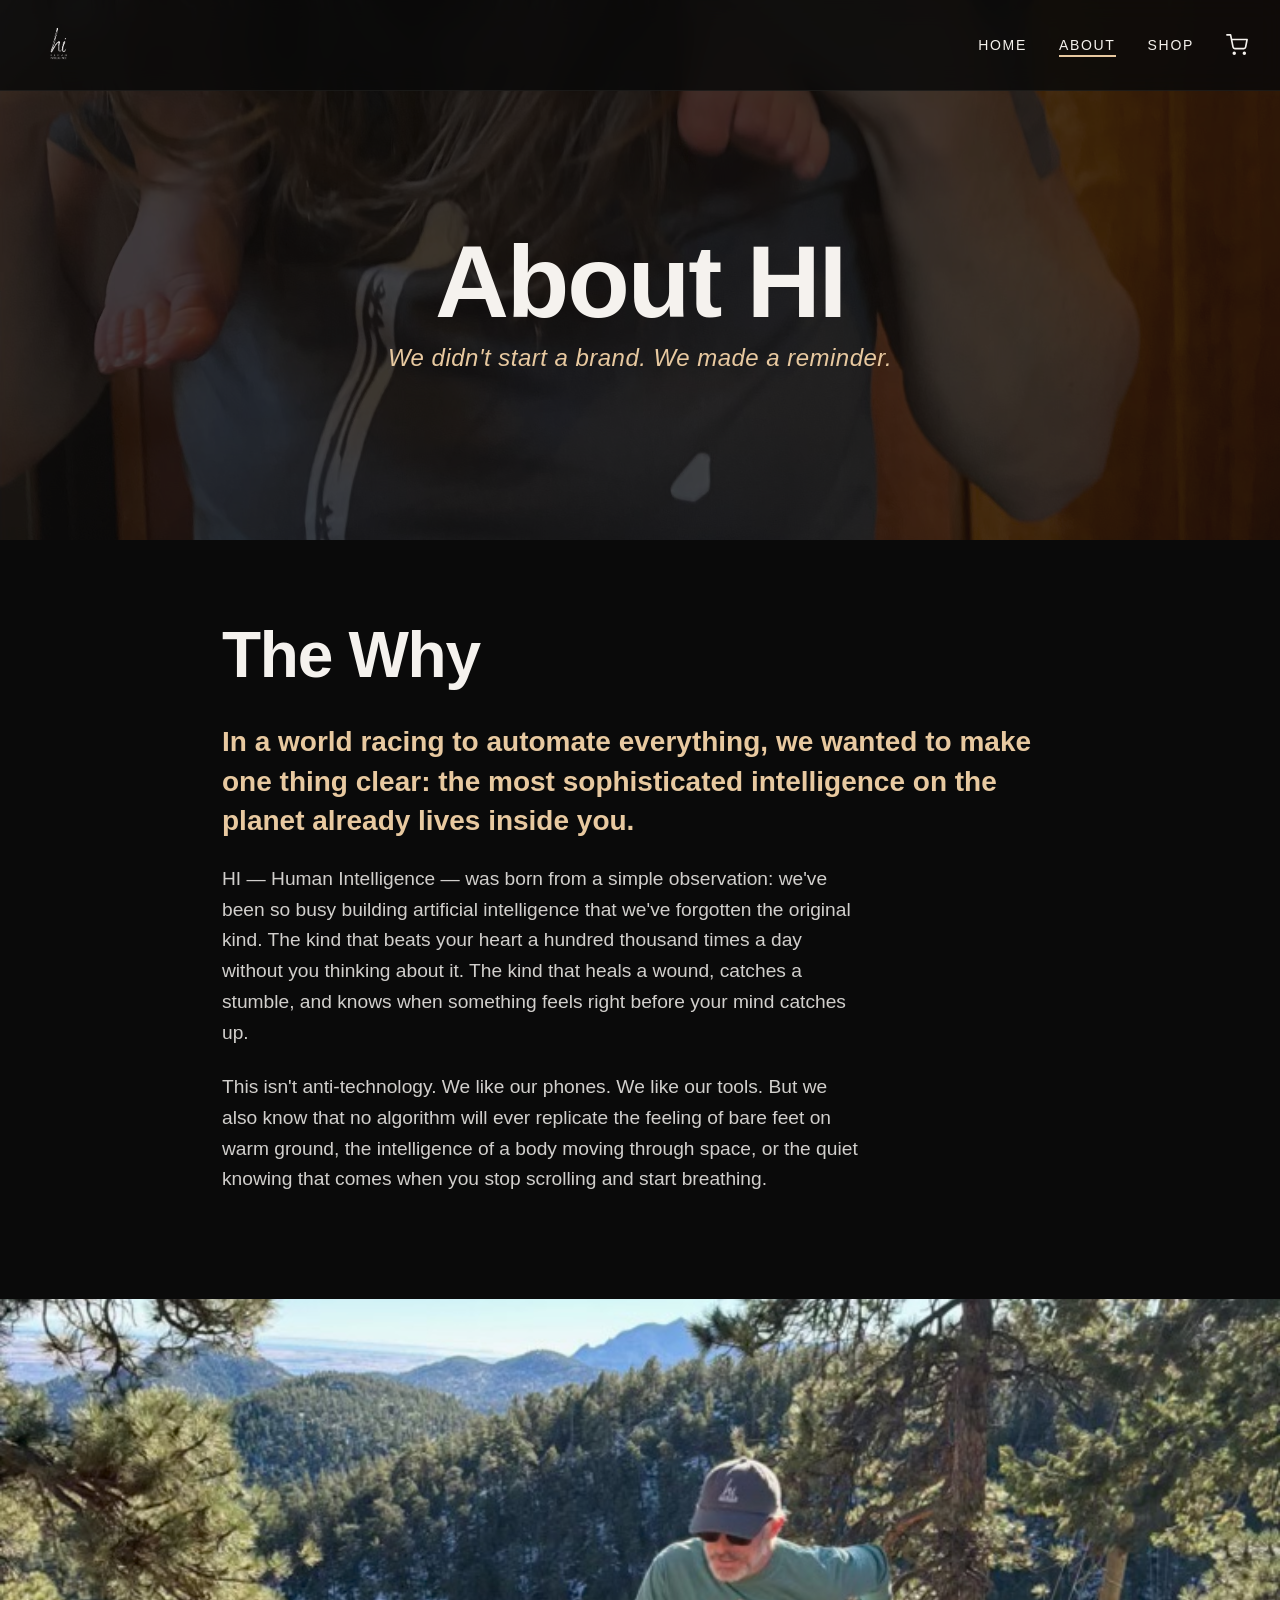
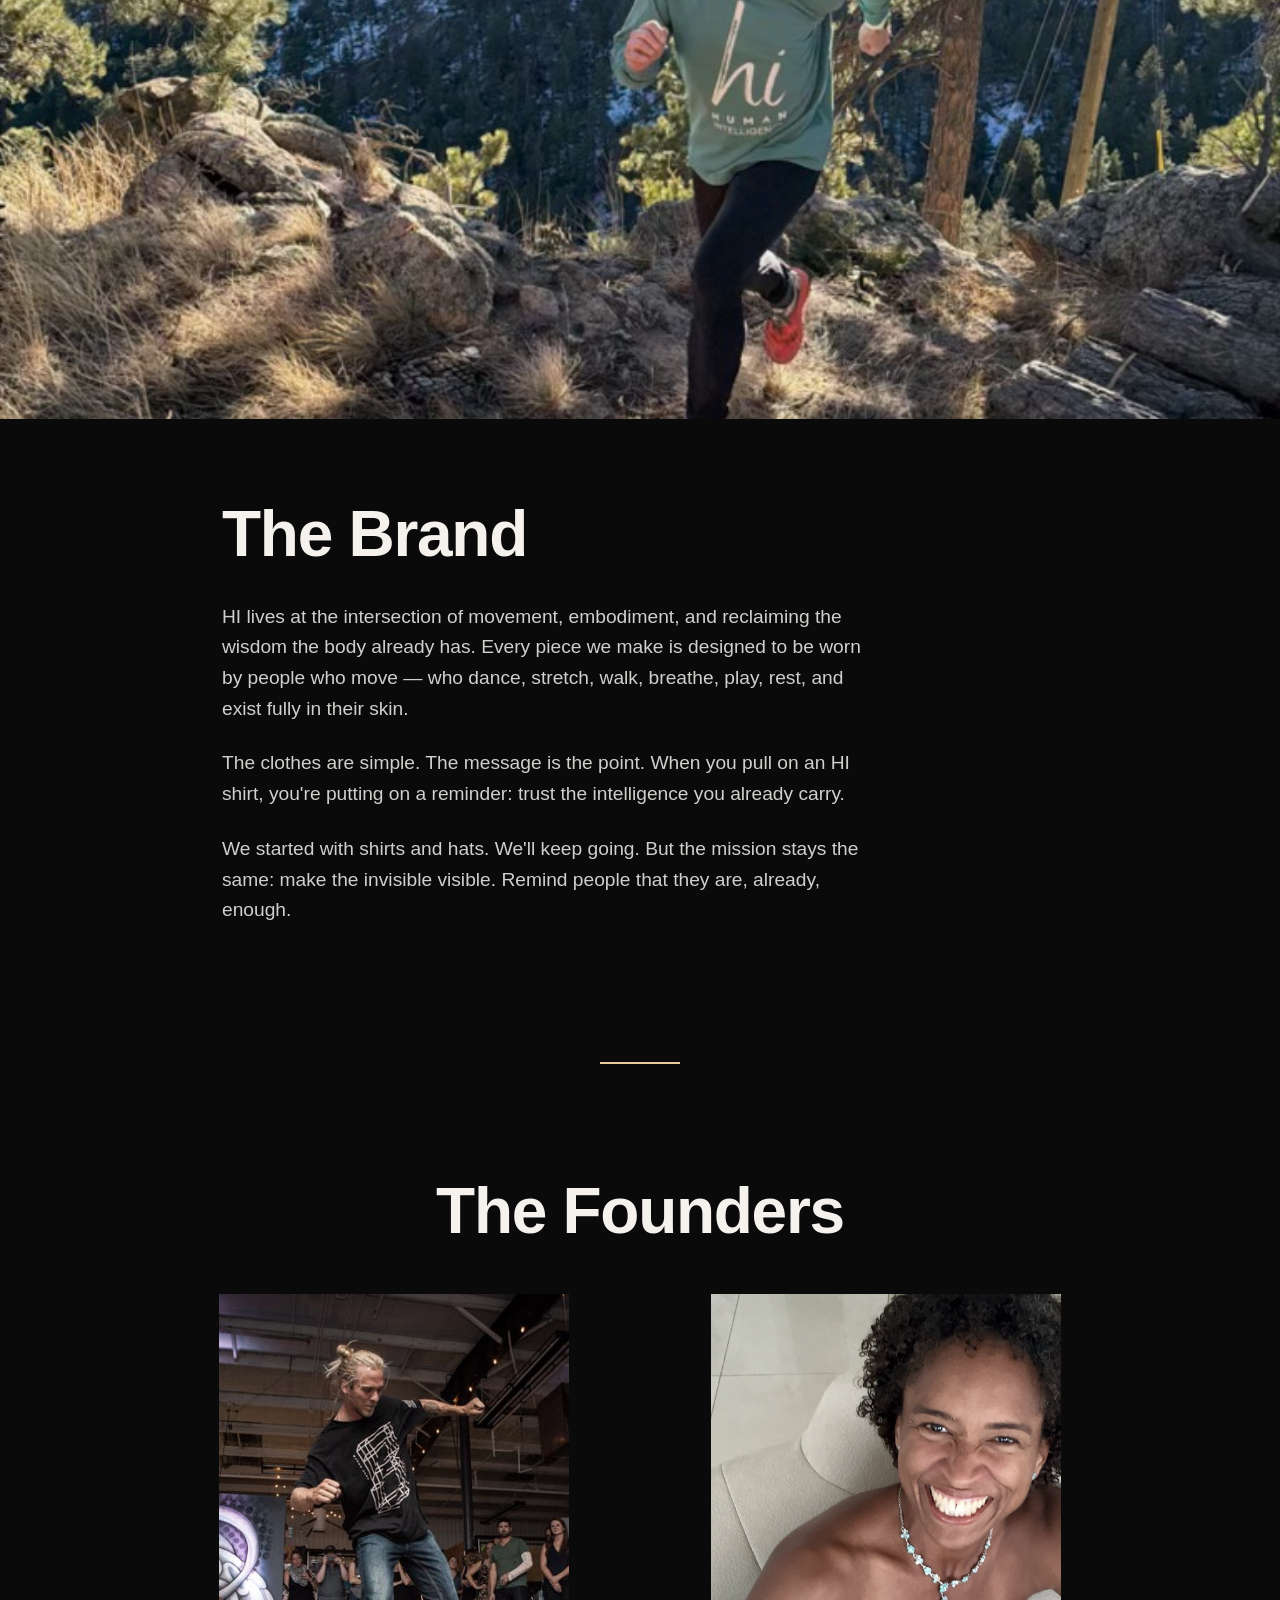
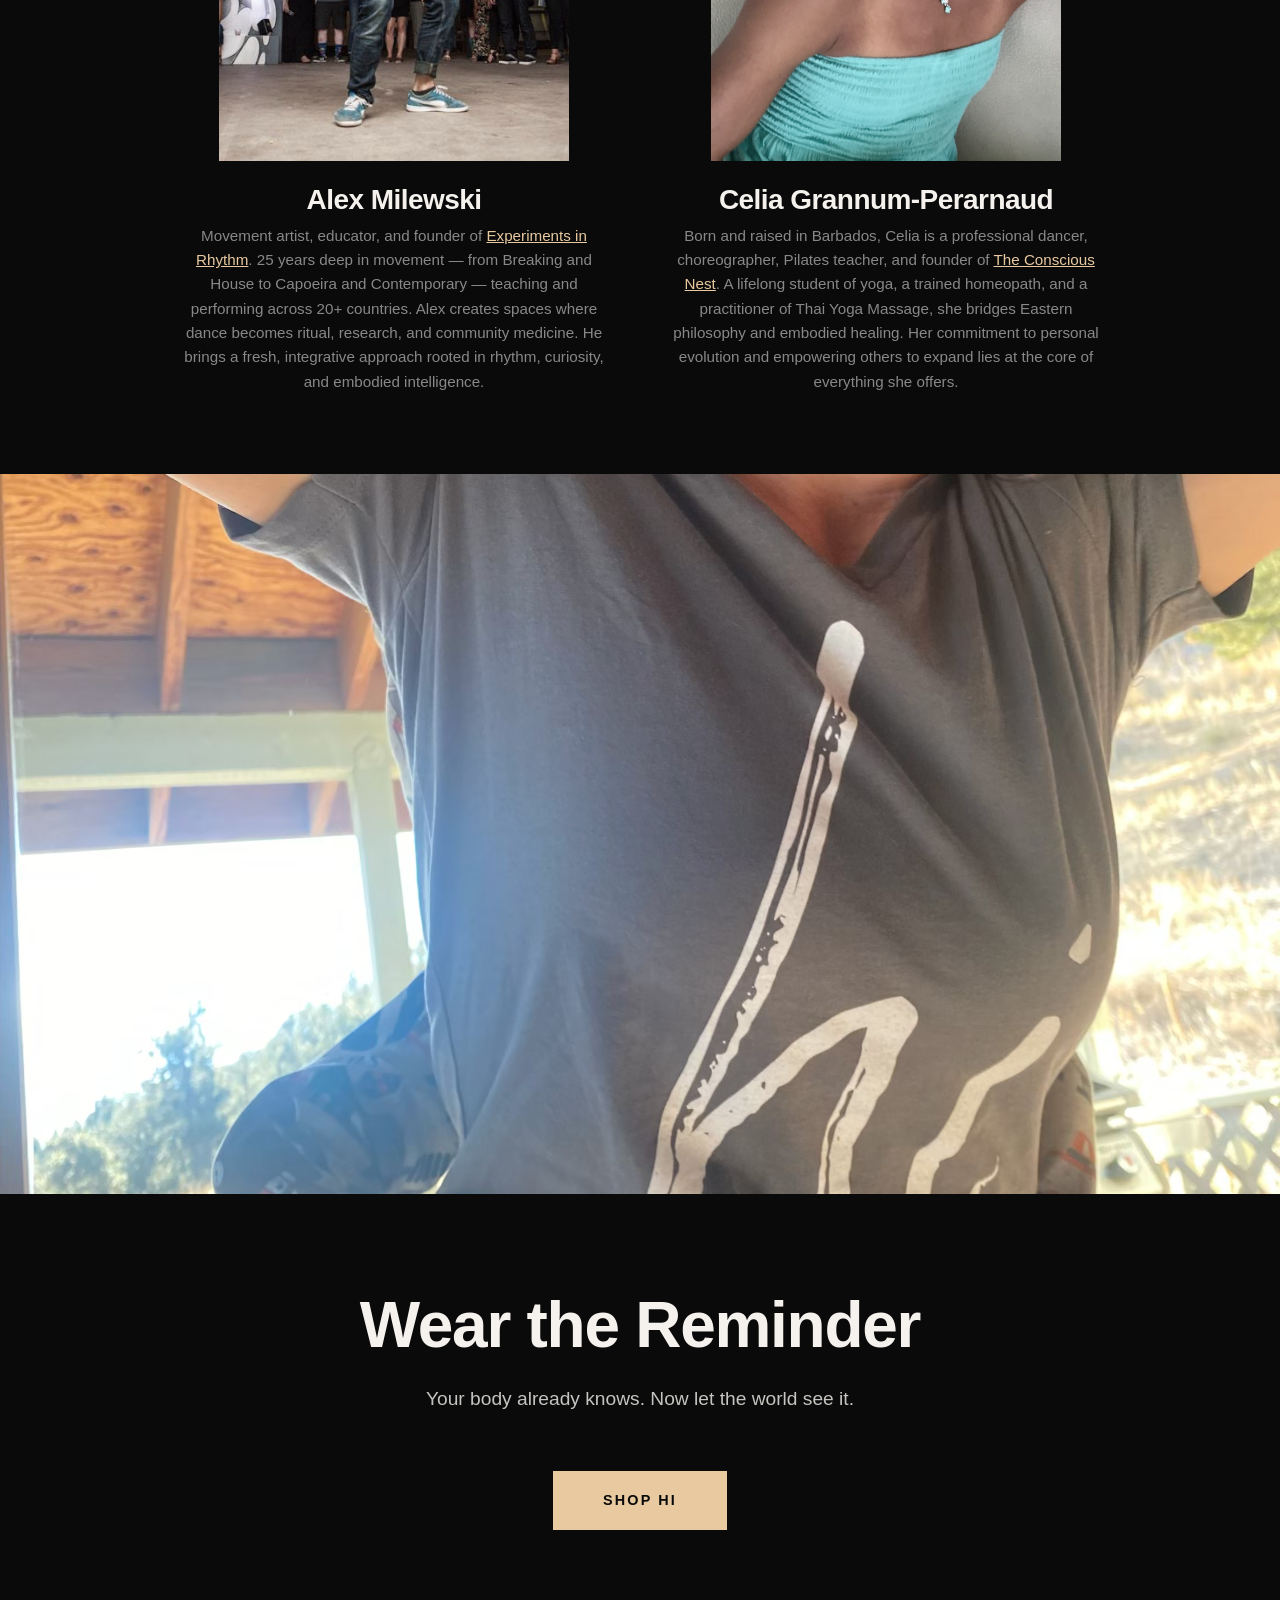
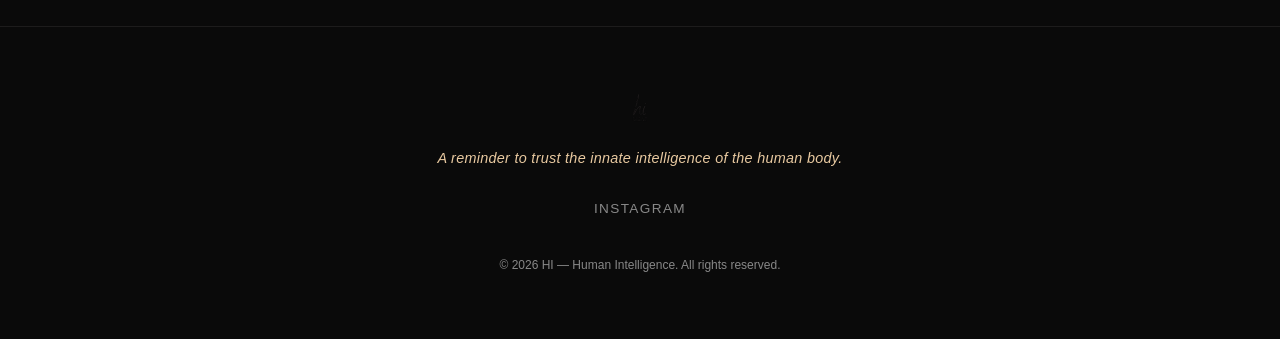
==== commit 396ac3ff: "Fix broken photo-20.jpg reference in about.html — replace with jean-trail-running-co.jpg" ====
--- a/about.html
+++ b/about.html
@@ -36,7 +36,7 @@
 
   <!-- Full-bleed break -->
   <div class="full-bleed fade-in">
-    <img src="images/photo-20.jpg" alt="HI in the wild">
+    <img src="images/jean-trail-running-co.jpg" alt="Jean, trail running in the wild, CO">
   </div>
 
   <!-- The Brand -->
